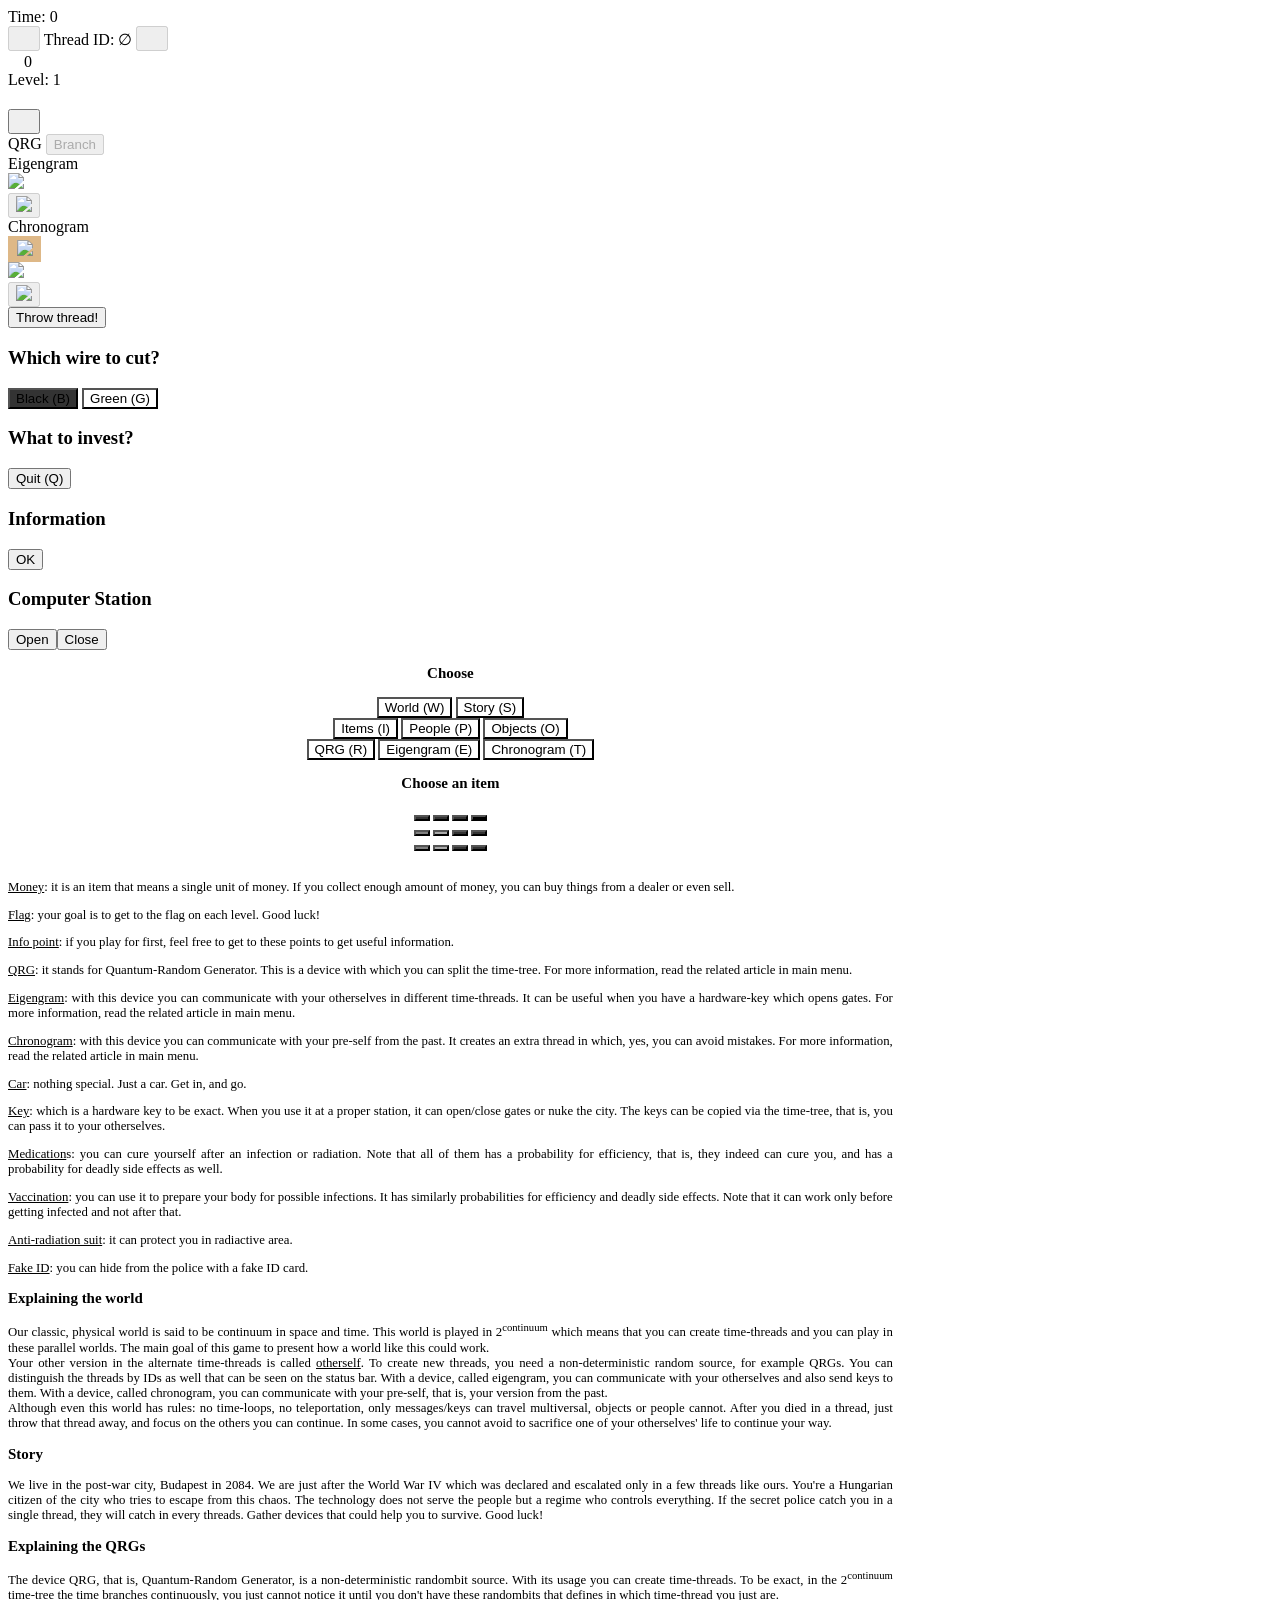
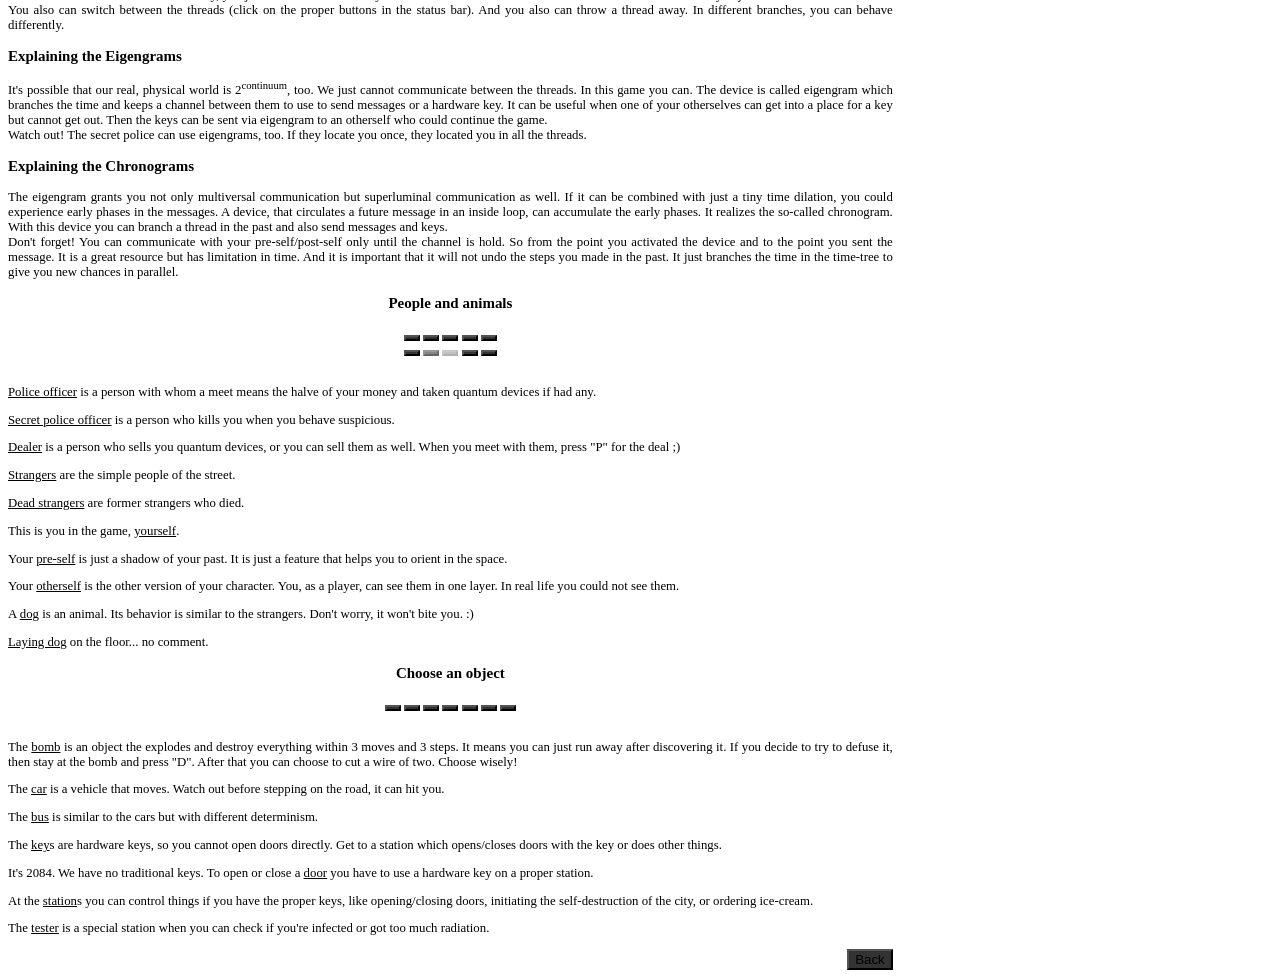
==== index.html @ 916e57f3 "Add files via upload" ====
<!DOCTYPE html>
<html lang="en">
<head>
    <meta charset="UTF-8">
    <meta name="viewport" content="width=device-width, initial-scale=1.0">
    <title>Budapest 2084</title>
    <link rel="stylesheet" href="css/game.css">
</head>
<body>

<div id="game-wrapper">
    <div id="stats-container" class="stats-container">
        <div id="time-counter" class="stat-box">Time: 0</div>
        <div id="thread-id-display" class="stat-box">
            <button id="prev-thread" disabled><img style="width:1rem; height:1rem;" src="css/svg/minus.svg"></button>
            <span>Thread ID:</span>
            <span id="current-thread">∅</span>
            <button id="next-thread" disabled><img style="width:1rem; height:1rem;" src="css/svg/plus.svg"></button>
        </div>
        <div id="money-counter" class="stat-box"><img style="width:1rem; height:1rem;" src="css/svg/money-bill-alt.svg"><span id="money-amount">0</span></div>
        <div id="level-counter" class="stat-box">Level: 1</div>
        <div class="stat-box">
          <img src="css/svg/keyA.svg" id="keyA" style="opacity: 0.3; width:1rem; height:1rem;">
          <img src="css/svg/keyB.svg" id="keyB" style="opacity: 0.3; width:1rem; height:1rem; margin: -.3rem;">
          <img src="css/svg/keyC.svg" id="keyC" style="opacity: 0.3; width:1rem; height:1rem;">
        </div>
        <!--<button id="help">Help</button>-->
        <button id="settings"><img style="width:1rem; height:1rem;" src="css/svg/cog.svg"></button>
    </div>
    
    <div id="audio-panel" style="display: none;">
        <audio id="music" controls autoplay loop>
            <source src="assets/music/music-01.mp3" type="audio/mpeg">
            No audio supported :(
        </audio>
        <audio id="weather" controls autoplay loop>
            <source src="assets/sound-weather/weatherRain.mp3" type="audio/mpeg">
            No audio supported :(
        </audio>
    </div>
    
    <div id="main-content-area">
        <div id="game-board"></div>
        <div class="device-panel" id="device-panel">
            <div class="device-section">
                <div class="device-header with-btn">
                    <span id="qrg-label">QRG</span>
                    <button id="random-generator-btn" disabled>Branch</button>
                </div>
            </div>
            
            <div class="device-section">
                <div class="device-header">
                    <span id="eigengram-label">Eigengram</span>
                    <div class="device-controls">
                        <span id="eigengram-bolt-icon" style="display: block; align-content: center;">
                        <img style="height: 1.2rem; margin-right: -.3rem;" src="css/svg/bolt.svg">
                        <!--<i class="fas fa-bolt" style="font-size: 1.2em; color: gray;"></i>-->
                        </span>
                        <span id="eigengram-lifetime" style="display: none; align-content: center; font-size: 1.2em; margin-left:1.2rem; margin-right: -.4rem;"></span>
                        <!--<span>Lifetime: <span id="eigengram-lifetime">0</span></span>-->
                        <button id="eigengram-on-btn" class="device-icon-btn" disabled>
                            <img id="eigengram-icon" height="70%" src="css/svg/lightbulb.svg">
                            <!--<i id="eigengram-icon" class="fas fa-"></i>-->
                        </button>
                    </div>
                </div>
            </div>
            
            <div class="device-section">
                <div class="device-header">
                    <span id="chronogram-label">Chronogram</span>
                    <div class="device-controls">
                        <!-- <span id="chronogram-lifetime">0</span> -->
                        <div id="chronogram-button-group">
                            <button id="send-back-btn" class="device-icon-btn" disabled style="border: 1.2em; background: burlywood;
  color: ivory; margin-right:.4rem;">
                                <img id="chronogram-icon" style="padding: .2em; height: 60%;" src="css/svg/clock.svg">
                                <!--<i id="chronogram-icon" class="fas fa-clock" style="padding: .2em;"></i>-->
                            </button>
                            <span id="chronogram-bolt-icon" style="display: block; align-content: center;">
                            <img style="height: 50%;" src="css/svg/bolt.svg">
                            <!--<i class="fas fa-bolt" style="font-size: 1.2em; color: gray;"></i>-->
                            </span>
                            <span id="chronogram-lifetime" style="display: block; align-content: center; font-size: 1.2em; margin-left:1.2rem;"></span>
                            <button id="chronogram-on-btn" class="device-icon-btn" disabled>
                                <img id="chronogram-icon" height="70%" src="css/svg/lightbulb.svg">
                                <!--<i id="chronogram-icon" class="fas fa-lightbulb"></i>-->
                            </button>
                        </div>
                    </div>
                </div>
            </div>
            
            <div class="device-section">
                 <button id="throw-thread-btn">Throw thread!</button>
            </div>
        </div>
    </div>
    <div id="game-over-message">GAME OVER</br></br><button id="retry" style="background-color: #333;">Retry</button></div>
    <div id="game-win-message">YOU WIN!</div>
    <div id="defuse-modal">
        <h3>Which wire to cut?</h3>
        <div>
            <button id="cut-black-wire" style="background-color: #333;">Black (B)</button>
            <button id="cut-green-wire" style="background-color: var(--accent-color);">Green (G)</button>
        </div>
    </div>
    <div id="deal-modal">
        <h3>What to invest?</h3>
        <p id="deal-qrg" style="text-align: right; display: none;">QRG:
        <button id="get-r" style="background-color: var(--accent-color);">Buy (1)</button>
        <button id="sell-r" style="background-color: var(--accent-color);">Sell (1)</button>
        </p>
        <p id="deal-eigengram" style="text-align: right; display: none;">Eigengram:
        <button id="get-e" style="background-color: var(--accent-color);">Buy (5)</button>
        <button id="sell-e" style="background-color: var(--accent-color);">Sell (3)</button>
        </p>
        <p id="deal-chronogram" style="text-align: right; display: none;">Chronogram:
        <button id="get-t" style="background-color: var(--accent-color);">Buy (10)</button>
        <button id="sell-t" style="background-color: var(--accent-color);">Sell (7)</button>
        </p>
        <p id="deal-vac" style="text-align: right; display: none;">Vaccination:
        <button id="get-v" style="background-color: var(--accent-color);">Buy (5)</button>
        <button id="sell-v" style="background-color: var(--accent-color);">Sell (1)</button>
        </p>
        <p id="deal-suit" style="text-align: right; display: none;">Anti-radiant suit:
        <button id="get-s" style="background-color: var(--accent-color);">Buy (5)</button>
        <button id="sell-s" style="background-color: var(--accent-color);">Sell (2)</button>
        </p>
        <p id="deal-id" style="text-align: right; display: none;">Fake ID:
        <button id="get-id" style="background-color: var(--accent-color);">Buy (30)</button>
        <button id="sell-id" style="background-color: var(--accent-color);">Sell (25)</button>
        </p>
        <p id="deal-car" style="text-align: right; display: none;">Car:
        <button id="get-c" style="background-color: var(--accent-color);">Buy (100)</button>
        <button id="sell-c" style="background-color: var(--accent-color);">Sell (70)</button>
        </p>
        <div style="text-align: left;">
            <button id="get-out">Quit (Q)</button>
        </div>
    </div>
    <div id="info-modal">
        <h3 id="info-modal-title">Information</h3>
        <p id="info-modal-text"></p>
        <button id="info-modal-ok">OK</button>
    </div>
    <div id="pc-modal">
        <h3 id="pc-modal-title">Computer Station</h3>
        <p id="pc-modal-text"></p>
        <button id="pc-modal-a">Open</button><button id="pc-modal-b">Close</button>
    </div>
    <div id="settings-modal">
        <h3 id="settings-modal-title">Settings</h3>
        <div id="settings-buttons-modal" style="text-align: center;">
            <button id="new-game" style="background-color: var(--accent-color);">New Game</button>
            <button id="retry" style="background-color: var(--accent-color);">Retry Level</button>
            <button id="button-sound" style="background-color: var(--accent-color);">Sound</button>
            <button id="button-score" style="background-color: var(--accent-color);">Score</button>
            <button id="settings-help" style="background-color: var(--accent-color);">Help</button>
            <button id="settings-credits" style="background-color: var(--accent-color);">Credits</button>
        </div>
        <div id="settings-sound" style="text-align: right;">
            Music: <button id="vol-music" style="background-color: var(--accent-color);" onclick="">ON</button></br>
            Sound effects: <button id="vol-sound" style="background-color: var(--accent-color);" onclick="">ON</button></br>
        </div>
        <div id="settings-credit" style="text-align: left;">
            The music is from YouTube Studio having CC0 licences. Although I wish to highlight the name of user, Silent Partner, whose compositions inspired me.</br>
            The sound effects are from pixibay with similar licences. Thank them for sharing their great works.</br>
            All the visual element is an Awesome Font icon with similar licences. Thank their great team.</br>
            In the concept of 2<sup>continuum</sup> time-tree I was inspired by Hugh Everett physician and the sci-fi series Fringe.</br>
            In this time-thread I, Kristof Vörös, implemented this application. :)</br> 
            I also wish to say sorry for the ads.</br>
        </div>
        <div id="score" style="text-align: center;">
            <h3>Scores</h3>
            Simply you're the best :)</br>
        </div>
        <div style="text-align: right;"><button id="settings-back">Back</button></div>
        <div style="text-align: right;"><button id="sub-settings-ok">Okay</button></div>
    </div>
    <div id="help-modal" style="width: 70%; font-size: .8em; text-align: justify;">
        <div id="help-choose-modal" style="text-align: center;">
            <h3>Choose</h3>
            <button id="h-w" style="background-color: var(--accent-color);">World (W)</button>
            <button id="h-s" style="background-color: var(--accent-color);">Story (S)</button></br>
            <button id="h-i" style="background-color: var(--accent-color);">Items (I)</button>
            <button id="h-p" style="background-color: var(--accent-color);">People (P)</button>
            <button id="h-o" style="background-color: var(--accent-color);">Objects (O)</button></br>
            <button id="h-r" style="background-color: var(--accent-color);">QRG (R)</button>
            <button id="h-e" style="background-color: var(--accent-color);">Eigengram (E)</button>
            <button id="h-t" style="background-color: var(--accent-color);">Chronogram (T)</button></br>
        </div>
        <div>
        <div id="help-items-modal">
            <div style="text-align: center;">
            <h3>Choose an item</h3>
            <button id="h-b-i-1" style="background-color: #333; color: black;"><i class="fas fa-money-bill-wave"></i></button>
            <button id="h-b-i-2" style="background-color: #333; color: black;"><i class="fas fa-flag-checkered"></i></button>
            <button id="h-b-i-3" style="background-color: #333; color: black;"><i class="fas fa-info-circle"></i></button>
            <button id="h-b-i-4" style="background-color: black; color: black;"><i class="fas fa-cube"></i></button>
            </br>
            <button id="h-b-i-5" style="background-color: gray; color: black;"><i class="fas fa-atom"></i></button>
            <button id="h-b-i-6" style="background-color: darkgray; color: black;"><i class="fas fa-hourglass-half"></i></button>
            <button id="h-b-i-7" style="background-color: #333; color: black;"><i class="fas fa-car"></i></button>
            <button id="h-b-i-8" style="background-color: #333; color: black;"><i class="fas fa-key"></i></button>
            </br>
            <button id="h-b-i-9" style="background-color: gray; color: black;"><i class="fas fa-tablets"></i></button>
            <button id="h-b-i-10" style="background-color: darkgray; color: black;"><i class="fas fa-syringe"></i></button>
            <button id="h-b-i-11" style="background-color: #333; color: black;"><i class="fas fa-user-astronaut"></i></button>
            <button id="h-b-i-12" style="background-color: #333; color: black;"><i class="fas fa-passport"></i></button>
            </div>
            </br>
            <p id="h-i-1"><u>Money</u>: it is an item that means a single unit of money. If you collect enough amount of money, you can buy things from a dealer or even sell.</p>
            <p id="h-i-2"><u>Flag</u>: your goal is to get to the flag on each level. Good luck!</p>
            <p id="h-i-3"><u>Info point</u>: if you play for first, feel free to get to these points to get useful information.</p>
            <p id="h-i-4"><u>QRG</u>: it stands for Quantum-Random Generator. This is a device with which you can split the time-tree. For more information, read the related article in main menu.</p>
            <p id="h-i-5"><u>Eigengram</u>: with this device you can communicate with your otherselves in different time-threads. It can be useful when you have a hardware-key which opens gates. For more information, read the related article in main menu.</p>
            <p id="h-i-6"><u>Chronogram</u>: with this device you can communicate with your pre-self from the past. It creates an extra thread in which, yes, you can avoid mistakes. For more information, read the related article in main menu.</p>
            <p id="h-i-7"><u>Car</u>: nothing special. Just a car. Get in, and go.</p>
            <p id="h-i-8"><u>Key</u>: which is a hardware key to be exact. When you use it at a proper station, it can open/close gates or nuke the city. The keys can be copied via the time-tree, that is, you can pass it to your otherselves.</p>
            <p id="h-i-9"><u>Medication</u>s: you can cure yourself after an infection or radiation. Note that all of them has a probability for efficiency, that is, they indeed can cure you, and has a probability for deadly side effects as well.</p>
            <p id="h-i-10"><u>Vaccination</u>: you can use it to prepare your body for possible infections. It has similarly probabilities for efficiency and deadly side effects. Note that it can work only before getting infected and not after that.</p>
            <p id="h-i-11"><u>Anti-radiation suit</u>: it can protect you in radiactive area.</p>
            <p id="h-i-12"><u>Fake ID</u>: you can hide from the police with a fake ID card.</p>
        </div>
        <div id="help-world-modal">
            <h3>Explaining the world</h3>
            <p>Our classic, physical world is said to be continuum in space and time. This world is played in 2<sup>continuum</sup> which means that you can create time-threads and you can play in these parallel worlds. The main goal of this game to present how a world like this could work.</br>
            Your other version in the alternate time-threads is called <u>otherself</u>. To create new threads, you need a non-deterministic random source, for example QRGs. You can distinguish the threads by IDs as well that can be seen on the status bar. With a device, called eigengram, you can communicate with your otherselves and also send keys to them. With a device, called chronogram, you can communicate with your pre-self, that is, your version from the past.</br>
            Although even this world has rules: no time-loops, no teleportation, only messages/keys can travel multiversal, objects or people cannot. After you died in a thread, just throw that thread away, and focus on the others you can continue. In some cases, you cannot avoid to sacrifice one of your otherselves' life to continue your way.</p>
        </div>
        <div id="help-story-modal">
            <h3>Story</h3>
            <p>We live in the post-war city, Budapest in 2084. We are just after the World War IV which was declared and escalated only in a few threads like ours. You're a Hungarian citizen of the city who tries to escape from this chaos. The technology does not serve the people but a regime who controls everything. If the secret police catch you in a single thread, they will catch in every threads. Gather devices that could help you to survive. Good luck!</p>
        </div>
        <div id="help-qrg-modal">
            <h3>Explaining the QRGs</h3>
            <p>The device QRG, that is, Quantum-Random Generator, is a non-deterministic randombit source. With its usage you can create time-threads. To be exact, in the 2<sup>continuum</sup> time-tree the time branches continuously, you just cannot notice it until you don't have these randombits that defines in which time-thread you just are.</br>
            You also can switch between the threads (click on the proper buttons in the status bar). And you also can throw a thread away. In different branches, you can behave differently.</p>
        </div>
        <div id="help-eigengram-modal">
            <h3>Explaining the Eigengrams</h3>
            <p>It's possible that our real, physical world is 2<sup>continuum</sup>, too. We just cannot communicate between the threads. In this game you can. The device is called eigengram which branches the time and keeps a channel between them to use to send messages or a hardware key. It can be useful when one of your otherselves can get into a place for a key but cannot get out. Then the keys can be sent via eigengram to an otherself who could continue the game.</br>
            Watch out! The secret police can use eigengrams, too. If they locate you once, they located you in all the threads.</p>
        </div>
        <div id="help-chronogram-modal">
            <h3>Explaining the Chronograms</h3>
            <p>The eigengram grants you not only multiversal communication but superluminal communication as well. If it can be combined with just a tiny time dilation, you could experience early phases in the messages. A device, that circulates a future message in an inside loop, can accumulate the early phases. It realizes the so-called chronogram. With this device you can branch a thread in the past and also send messages and keys.</br>
            Don't forget! You can communicate with your pre-self/post-self only until the channel is hold. So from the point you activated the device and to the point you sent the message. It is a great resource but has limitation in time. And it is important that it will not undo the steps you made in the past. It just branches the time in the time-tree to give you new chances in parallel.</p>
        </div>
        <div id="help-people-modal">
            <div style="text-align: center;">
            <h3>People and animals</h3>
            <button id="h-b-p-1" style="background-color: #333; color: blue;"><i class="fas fa-person"></i></button>
            <button id="h-b-p-2" style="background-color: #333; color: black;"><i class="fas fa-person"></i></button>
            <button id="h-b-p-3" style="background-color: #333; color: gold;"><i class="fas fa-person"></i></button>
            <button id="h-b-p-4" style="background-color: #333; color: lightgray;"><i class="fas fa-person"></i></button>
            <button id="h-b-p-5" style="background-color: #333; color: lightgray;"><i class="fas fa-person" style="transform: rotate(90deg);"></i></button>
            </br>
            <button id="h-b-p-6" style="background-color: #333;"><i class="fas fa-person"></i></button>
            <button id="h-b-p-7" style="background-color: #333; color: white; opacity: 0.6;"><i class="fas fa-person"></i></button>
            <button id="h-b-p-8" style="background-color: #333; color: white; opacity: 0.3;"><i class="fas fa-person"></i></button>
            <button id="h-b-p-9" style="background-color: #333; color: brown;"><i class="fas fa-dog"></i></button>
            <button id="h-b-p-10" style="background-color: #333; color: brown;"><i class="fas fa-dog" style="transform: rotate(90deg);"></i></button>
            </div>
            </br>
            <p id="h-p-1"><u>Police officer</u> is a person with whom a meet means the halve of your money and taken quantum devices if had any.</p>
            <p id="h-p-2"><u>Secret police officer</u> is a person who kills you when you behave suspicious.</p>
            <p id="h-p-3"><u>Dealer</u> is a person who sells you quantum devices, or you can sell them as well. When you meet with them, press "P" for the deal ;)</p>
            <p id="h-p-4"><u>Strangers</u> are the simple people of the street.</p>
            <p id="h-p-5"><u>Dead strangers</u> are former strangers who died.</p>
            <p id="h-p-6">This is you in the game, <u>yourself</u>.</p>
            <p id="h-p-7">Your <u>pre-self</u> is just a shadow of your past. It is just a feature that helps you to orient in the space.</p>
            <p id="h-p-8">Your <u>otherself</u> is the other version of your character. You, as a player, can see them in one layer. In real life you could not see them.</p>
            <p id="h-p-9">A <u>dog</u> is an animal. Its behavior is similar to the strangers. Don't worry, it won't bite you. :)</p>
            <p id="h-p-10"><u>Laying dog</u> on the floor... no comment.</p>
        </div>
        <div id="help-objects-modal">
            <div style="text-align: center;">
            <h3>Choose an object</h3>
            <button id="h-b-o-1" style="background-color: #333; color: black;"><i class="fas fa-bomb"></i></button>
            <button id="h-b-o-2" style="background-color: #333; color: blue;"><i class="fas fa-car"></i></button>
            <button id="h-b-o-3" style="background-color: #333; color: yellow;"><i class="fas fa-bus"></i></button>
            <button id="h-b-o-4" style="background-color: #333; color: white;"><i class="fas fa-key"></i></button>
            <button id="h-b-o-5" style="background-color: #333; color: darkgray;"><i class="fas fa-door-closed"></i></button>
            <button id="h-b-o-6" style="background-color: #333; color: black;"><i class="fas fa-desktop"></i></button>
            <button id="h-b-o-7" style="background-color: #333; color: black;"><i class="fas fa-microscope"></i></button>
            <!-- Continue -->
            </div>
            </br>
            <p id="h-o-1">The <u>bomb</u> is an object the explodes and destroy everything within 3 moves and 3 steps. It means you can just run away after discovering it. If you decide to try to defuse it, then stay at the bomb and press "D". After that you can choose to cut a wire of two. Choose wisely!</p>
            <p id="h-o-2">The <u>car</u> is a vehicle that moves. Watch out before stepping on the road, it can hit you.</p>
            <p id="h-o-3">The <u>bus</u> is similar to the cars but with different determinism.</p>
            <p id="h-o-4">The <u>key</u>s are hardware keys, so you cannot open doors directly. Get to a station which opens/closes doors with the key or does other things.</p>
            <p id="h-o-5">It's 2084. We have no traditional keys. To open or close a <u>door</u> you have to use a hardware key on a proper station.</p>
            <p id="h-o-6">At the <u>station</u>s you can control things if you have the proper keys, like opening/closing doors, initiating the self-destruction of the city, or ordering ice-cream.</p>
            <p id="h-o-7">The <u>tester</u> is a special station when you can check if you're infected or got too much radiation.</p>
        </div>
        <!--<button id="h-b-main" style="background-color: #333;">Back</button>-->
        <div style="text-align: right;"><button id="h-b-main" style="background-color: #333;">Back</button></div>
        </div>
    </div>
</div>

<script src="js/levels.js"></script>
<script src="js/progressTurn.js"></script>
<script src="js/init.js"></script>
<script src="js/drawGrid.js"></script>
<script src="js/drawEntities.js"></script>
<script>
    document.addEventListener('DOMContentLoaded', () => {
        const gameWrapper = document.getElementById('game-wrapper');
        const board = document.getElementById('game-board');
        const gameOverMessage = document.getElementById('game-over-message');
        const gameWinMessage = document.getElementById('game-win-message');
        const timeCounterDisplay = document.getElementById('time-counter');
        const levelCounterDisplay = document.getElementById('level-counter');
        const moneyAmountDisplay = document.getElementById('money-amount');
        const keyADisplay = document.getElementById('keyA');
        const keyBDisplay = document.getElementById('keyB');
        const keyCDisplay = document.getElementById('keyC');
        const currentThreadDisplay = document.getElementById('current-thread');
        
        const prevThreadBtn = document.getElementById('prev-thread');
        const nextThreadBtn = document.getElementById('next-thread');
        const throwThreadBtn = document.getElementById('throw-thread-btn');
        const randomGeneratorBtn = document.getElementById('random-generator-btn');

        const qrgLabel = document.getElementById('qrg-label');
        const eigengramLabel = document.getElementById('eigengram-label');
        const chronogramLabel = document.getElementById('chronogram-label');

        const eigengramOnBtn = document.getElementById('eigengram-on-btn');
        const eigengramIcon = document.getElementById('eigengram-icon');
        const eigengramLifetimeDisplay = document.getElementById('eigengram-lifetime');

        const chronogramOnBtn = document.getElementById('chronogram-on-btn');
        const chronogramIcon = document.getElementById('chronogram-icon');
        const chronogramLifetimeDisplay = document.getElementById('chronogram-lifetime');
        const chronogramBoltIcon = document.getElementById('chronogram-bolt-icon');
        const sendBackBtn = document.getElementById('send-back-btn');

        const defuseModal = document.getElementById('defuse-modal');
        const cutBlackWireBtn = document.getElementById('cut-black-wire');
        const cutGreenWireBtn = document.getElementById('cut-green-wire');
        const dealModal = document.getElementById('deal-modal');
        const getRBtn = document.getElementById('get-r');
        const getEBtn = document.getElementById('get-e');
        const getTBtn = document.getElementById('get-t');
        const sellRBtn = document.getElementById('sell-r');
        const sellEBtn = document.getElementById('sell-e');
        const sellTBtn = document.getElementById('sell-t');
        const getOutBtn = document.getElementById('get-out');

        const infoModal = document.getElementById('info-modal');
        const infoModalText = document.getElementById('info-modal-text');
        const infoModalTitle = document.getElementById('info-modal-title');
        const infoModalOkBtn = document.getElementById('info-modal-ok');
        
        const pcModal = document.getElementById('pc-modal');
        const pcModalText = document.getElementById('pc-modal-text');
        const pcModalABtn = document.getElementById('pc-modal-a');
        const pcModalBBtn = document.getElementById('pc-modal-b');
        
        const helpModal = document.getElementById('help-modal');
        //const helpBtn = document.getElementById('help');
        const helpChooseModal = document.getElementById('help-choose-modal');
        const helpItemsModal = document.getElementById('help-items-modal');
        const helpWorldModal = document.getElementById('help-world-modal');
        const helpStoryModal = document.getElementById('help-story-modal');
        const helpQRGModal = document.getElementById('help-qrg-modal');
        const helpEigengramModal = document.getElementById('help-eigengram-modal');
        const helpChronogramModal = document.getElementById('help-chronogram-modal');
        const helpPeopleModal = document.getElementById('help-people-modal');
        const helpObjectsModal = document.getElementById('help-objects-modal');
        const helpModalIBtn = document.getElementById('h-i');
        const helpModalWBtn = document.getElementById('h-w');
        const helpModalSBtn = document.getElementById('h-s');
        const helpModalRBtn = document.getElementById('h-r');
        const helpModalEBtn = document.getElementById('h-e');
        const helpModalTBtn = document.getElementById('h-t');
        const helpModalPBtn = document.getElementById('h-p');
        const helpModalOBtn = document.getElementById('h-o');
        const helpModalI1Btn = document.getElementById('h-b-i-1');
        const helpModalI2Btn = document.getElementById('h-b-i-2');
        const helpModalI3Btn = document.getElementById('h-b-i-3');
        const helpModalP1Btn = document.getElementById('h-b-p-1');
        const helpModalP2Btn = document.getElementById('h-b-p-2');
        const helpModalP3Btn = document.getElementById('h-b-p-3');
        const helpModalO1Btn = document.getElementById('h-b-o-1');
        const helpModalO2Btn = document.getElementById('h-b-o-2');
        const helpModalO3Btn = document.getElementById('h-b-o-3');
        const helpModalO4Btn = document.getElementById('h-b-o-4');
        const helpModalO5Btn = document.getElementById('h-b-o-5');
        const helpModalO6Btn = document.getElementById('h-b-o-6');
        const helpModalBackBtn = document.getElementById('h-b-main');

        const GRID_SIZE = 8;
        const CELL_TYPES = {
            road: 'road',
            grass: 'grass',
            wall: 'wall',
            fence: 'fence',
            flag: 'flag',
            trapBuilding: 'trapBuilding',
            tower: 'broadcast-tower', 
            uni: 'university',
            doorA: 'door-a-closed',
            doorB: 'door-b-closed',
            doorC: 'door-c-closed',
            doorAOpen: 'door-a-open',
            doorBOpen: 'door-b-open',
            doorCOpen: 'door-c-open',
            gate: 'torii-gate',
            city: 'city',
            panel: 'solar-panel',
            warehouse: 'warehouse',
            gas: 'gas-pump',
            desktop: 'desktop',
            tree: 'tree',
            plant: 'seedling',
            death: 'skull-crossbones',
            eye: 'eye',
            bio: 'biohazard',
            radios: 'radiation',
            tester: 'tester',
            danger: 'exclamation-triangle'
        };

        const DEATH_TIMER = 3;
        const BOMB_TIMER = 3;
        
        let isMusic = 1;
        let isSound = 1;
        let music = ['assets/music/music-01.mp3', 'assets/music/music-02.mp3', 'assets/music/music-03.mp3', 'assets/music/music-04.mp3', 'assets/music/music-05.mp3', 'assets/music/music-06.mp3', 'assets/music/music-07.mp3', 'assets/music/music-08.mp3', 'assets/music/music-09.mp3', 'assets/music/music-10.mp3', 'assets/music/music-11.mp3', 'assets/music/music-12.mp3', 'assets/music/music-13.mp3', 'assets/music/music-14.mp3', 'assets/music/music-15.mp3'];
        let weatherMusic = ['assets/sound-weather/weatherBird.mp3', 'assets/sound-weather/weatherRain.mp3', 'assets/sound-weather/weatherWind.mp3', 'assets/sound-weather/weatherNight.mp3', 'assets/sound-effects/airRaid.mp3'];

        const flagTexts = ['Bravo!', 'Nice job!', 'Excellent!', 'Great!', 'You\'re the best!', 'Congrat!', 'Congratulation!', 'That\'s it!', 'Yes, you did it!', 'Brilliant!', 'Clever!', 'Ingenious!', 'Very good!'];
        let STARTING_LIFETIME = 5;
        let currentLevel = 0;
        let threadIds = [];
        let currentThreadIndex = 0;
        let threadHistory = {};
        let eigengramSourceThreadId = null;
        let isGameOver = false;
        let playerDesiredMove = null;
        let activeBombToDefuse = null;

        //levels (imported)

        const deepClone = (obj) => JSON.parse(JSON.stringify(obj));

        function showInfoModal(text) {
            infoModalText.textContent = text;
            infoModal.style.display = 'block';
            document.removeEventListener('keydown', handleKeyDown);
            document.addEventListener('keydown', hideInfoModalOnKeyPress);
        }

        function hideInfoModal() {
            infoModal.style.display = 'none';
            document.removeEventListener('keydown', hideInfoModalOnKeyPress);
            document.addEventListener('keydown', handleKeyDown);
        }

        function hideInfoModalOnKeyPress(e) {
            e.preventDefault();
            hideInfoModal();
        }

        function showNextLevelModal(text,title="") {
            showInfoModal('');
            infoModalTitle.textContent = title;
            infoModalText.textContent = text;
            infoModal.style.display = 'block';
            document.removeEventListener('keydown', handleKeyDown);
            document.addEventListener('keydown', hideNextLevelModalOnKeyPress);
        }

        function hideNextLevelModal() {
            infoModal.style.display = 'none';
            infoModalTitle.textContent = 'Information';
            document.removeEventListener('keydown', hideNextLevelModalOnKeyPress);
            document.addEventListener('keydown', handleKeyDown);
            document.getElementById('music').volume=1;
            nextLevel();
        }

        function hideNextLevelModalOnKeyPress(e) {
            e.preventDefault();
            hideNextLevelModal();
            //document.getElementById('music').volume=1;
            //nextLevel();
        }
        
        function showPCModal(text,n=0,keyA=false,keyB=false,keyC=false) {
            pcModalVars = {'n': n, 'keyA': keyA, 'keyB': keyB, 'keyC': keyC };
            pcModalText.textContent = text;
            if (text) {
                pcModal.style.display = 'block';
            } else {
                hidePCModal(n);
            }
        }

        function hidePCModal(x=0,state=0) {
            if (state) {
                currentState = state;
            } else {
                currentState = threadHistory[threadIds[currentThreadIndex]].history.slice(-1)[0];
            }
            if (x) {
                if ((pcModalVars.n==1 && pcModalVars.keyA) || (pcModalVars.n==2 && pcModalVars.keyB) || (pcModalVars.n==3 && pcModalVars.keyC)) {
                    currentState.doorLayout.forEach(d => { 
                        if(Math.abs(d.n)==pcModalVars.n) {
                            d.n *= -1;
                            switch(Math.abs(d.n)){
                                case 1: currentState.grid[d.y][d.x] = d.n>0 ? CELL_TYPES.doorA : CELL_TYPES.doorAOpen;break;
                                case 2: currentState.grid[d.y][d.x] = d.n>0 ? CELL_TYPES.doorB : CELL_TYPES.doorBOpen;break;
                                case 3: currentState.grid[d.y][d.x] = d.n>0 ? CELL_TYPES.doorC : CELL_TYPES.doorCOpen;break;
                            }
                            if (d.n>0 && (currentState.strangers.some(s => s.x==d.x && s.y==d.y) || currentState.strangers_blue.some(s => s.x==d.x && s.y==d.y) || currentState.strangers_black.some(s => s.x==d.x && s.y==d.y) || currentState.strangers_gold.some(s => s.x==d.x && s.y==d.y) || currentState.ducks.some(s => s.x==d.x && s.y==d.y))){
                                currentState.strangers.forEach(s => {
                                    if (s.x==d.x && s.y==d.y) {
                                        s.isDead = true;
                                        if (isSound) (new Audio("assets/sound-effects/death.mp3")).play();
                                    }
                                });
                                let isPolDeath = false;
                                currentState.strangers_blue.forEach(s => {
                                    if (s.x==d.x && s.y==d.y) {
                                        if (!s.isDead) s.isDead = true;
                                        if (isSound) (new Audio("assets/sound-effects/death.mp3")).play();
                                        isPolDeath = true;
                                    }
                                });
                                if (isPolDeath) {
                                    while(currentState.strangers_blue.some(r => !r.isDead)) {
                                        currentState.strangers_blue.forEach(r => {
                                            if (!r.isDead) {
                                                currentState.strangers_black.push({ ...r });
                                                currentState.strangers_blue.splice(currentState.strangers_blue.findIndex(t => t.x === r.x && t.y === r.y && !t.isDead), 1);
                                            }
                                        });
                                    }
                                };
                                
                                currentState.strangers_black.forEach(s => {
                                    if (s.x==d.x && s.y==d.y) {
                                        s.isDead = true;
                                        if (isSound) (new Audio("assets/sound-effects/death.mp3")).play();
                                    }
                                });
                                currentState.strangers_gold.forEach(s => {
                                    if (s.x==d.x && s.y==d.y) {
                                        s.isDead = true;
                                        if (isSound) (new Audio("assets/sound-effects/death.mp3")).play();
                                    }
                                });
                                currentState.ducks.forEach(s => {
                                    if (s.x==d.x && s.y==d.y) {
                                        s.isDead = true;
                                        if (isSound) (new Audio("assets/sound-effects/bark.mp3")).play();
                                    }
                                });
                            }
                            if (isSound) (new Audio("assets/sound-effects/HydraulicHiss.mp3")).play();
                        }
                    });
                } else {
                    if (pcModalVars.n==-1){
                        if (isSound) (new Audio("assets/sound-effects/airRaid.mp3")).play();
                        if (isSound) (new Audio("assets/sound-effects/alarm.mp3")).play();
                        for(let i=0;i!=12;i++){
                            currentState.radios.push({x: Math.floor(Math.random()*8), y: Math.floor(Math.random()*8), timer: Math.floor(Math.random()*8)});
                        }
                    } else if (pcModalVars.n==-2){
                        if (isSound) (new Audio("assets/sound-effects/airRaid.mp3")).play();
                        if (isSound) (new Audio("assets/sound-effects/alarm.mp3")).play();
                        for(let i=0;i!=4;i++){
                            currentState.bios.push({x: Math.floor(Math.random()*8), y: Math.floor(Math.random()*8), timer: Math.floor(Math.random()*8)});
                        }
                    } else if (pcModalVars.n==-3){
                        if (isSound) (new Audio("assets/sound-effects/airRaid.mp3")).play();
                        if (isSound) (new Audio("assets/sound-effects/alarm.mp3")).play();
                        for(let i=0;i!=4;i++){
                            currentState.radios.push({x: Math.floor(Math.random()*8), y: Math.floor(Math.random()*8), timer: Math.floor(Math.random()*8)});
                        }
                        levels = [levels[currentLevel-1],levels[levels.length-1]];
                    }
                }
            }
            
            drawGrid();
            pcModal.style.display = 'none';
            document.removeEventListener('keydown', hidePCModalOnKeyPress);
            document.addEventListener('keydown', handleKeyDown);
        }

        function hidePCModalOnKeyPress(e) {
            e.preventDefault();
            hidePCModal(0);
        }
        
        
        function showSettingsModal(n=0) {
            if (n==-1) {
                  if (document.getElementById('settings-modal').style.display=='block') {
                        hideSettingsModal();
                        return;
                  } else {
                        n = 0;
                  }
            }
            document.getElementById('settings-modal').style.display = n==2 ? 'none' : 'block';
            document.getElementById('settings-buttons-modal').style.display = n==0 ? 'block' : 'none';
            document.getElementById('settings-sound').style.display = n==1 ? 'block' : 'none';
            document.getElementById('score').style.display = n==3 ? 'block' : 'none';
            document.getElementById('settings-credit').style.display = n==4 ? 'block' : 'none';
            document.getElementById('sub-settings-ok').style.display = (n==0 && n!=3) ? 'none' : 'block';
            document.getElementById('settings-back').style.display = (n==0 && n!=3) ? 'block' : 'none';
         }
         
        function hideSettingsModal() {
            document.getElementById('settings-modal').style.display = 'none';
        }
         

        function showHelpModal(n=0,m=0) {
            if (n==-1) {
                  if (helpChooseModal.style.display=='block') {
                        hideHelpModal();
                        return;
                  } else {
                        n = 0;
                  }
            }
            helpModal.style.display = 'block';
            document.getElementById('h-b-main').textContent= n==0 ? "Quit" : "Back";
            helpChooseModal.style.display = n==0 ? 'block' : 'none';
            helpItemsModal.style.display = n==1 ? 'block' : 'none';
            document.getElementById('h-i-1').style.display = (n==1 && m==1) ? 'block' : 'none';
            document.getElementById('h-i-2').style.display = (n==1 && m==2) ? 'block' : 'none';
            document.getElementById('h-i-3').style.display = (n==1 && m==3) ? 'block' : 'none';
            document.getElementById('h-i-4').style.display = (n==1 && m==4) ? 'block' : 'none';
            document.getElementById('h-i-5').style.display = (n==1 && m==5) ? 'block' : 'none';
            document.getElementById('h-i-6').style.display = (n==1 && m==6) ? 'block' : 'none';
            document.getElementById('h-i-7').style.display = (n==1 && m==7) ? 'block' : 'none';
            document.getElementById('h-i-8').style.display = (n==1 && m==8) ? 'block' : 'none';
            document.getElementById('h-i-9').style.display = (n==1 && m==9) ? 'block' : 'none';
            document.getElementById('h-i-10').style.display = (n==1 && m==10) ? 'block' : 'none';
            document.getElementById('h-i-11').style.display = (n==1 && m==11) ? 'block' : 'none';
            document.getElementById('h-i-12').style.display = (n==1 && m==12) ? 'block' : 'none';
            helpWorldModal.style.display = n==2 ? 'block' : 'none';
            helpStoryModal.style.display = n==3 ? 'block' : 'none';
            helpQRGModal.style.display = n==4 ? 'block' : 'none';
            helpEigengramModal.style.display = n==5 ? 'block' : 'none';
            helpChronogramModal.style.display = n==6 ? 'block' : 'none';
            helpPeopleModal.style.display = n==7 ? 'block' : 'none';
            document.getElementById('h-p-1').style.display = (n==7 && m==1) ? 'block' : 'none';
            document.getElementById('h-p-2').style.display = (n==7 && m==2) ? 'block' : 'none';
            document.getElementById('h-p-3').style.display = (n==7 && m==3) ? 'block' : 'none';
            document.getElementById('h-p-4').style.display = (n==7 && m==4) ? 'block' : 'none';
            document.getElementById('h-p-5').style.display = (n==7 && m==5) ? 'block' : 'none';
            document.getElementById('h-p-6').style.display = (n==7 && m==6) ? 'block' : 'none';
            document.getElementById('h-p-7').style.display = (n==7 && m==7) ? 'block' : 'none';
            document.getElementById('h-p-8').style.display = (n==7 && m==8) ? 'block' : 'none';
            document.getElementById('h-p-9').style.display = (n==7 && m==9) ? 'block' : 'none';
            document.getElementById('h-p-10').style.display = (n==7 && m==10) ? 'block' : 'none';
            helpObjectsModal.style.display = n==8 ? 'block' : 'none';
            document.getElementById('h-o-1').style.display = (n==8 && m==1) ? 'block' : 'none';
            document.getElementById('h-o-2').style.display = (n==8 && m==2) ? 'block' : 'none';
            document.getElementById('h-o-3').style.display = (n==8 && m==3) ? 'block' : 'none';
            document.getElementById('h-o-4').style.display = (n==8 && m==4) ? 'block' : 'none';
            document.getElementById('h-o-5').style.display = (n==8 && m==5) ? 'block' : 'none';
            document.getElementById('h-o-6').style.display = (n==8 && m==6) ? 'block' : 'none';
            document.getElementById('h-o-7').style.display = (n==8 && m==7) ? 'block' : 'none';
            document.removeEventListener('keydown', handleKeyDown);
            document.addEventListener('keydown', hideHelpModalOnKeyPress);
        }

        function hideHelpModal() {
            helpModal.style.display = 'none';
            helpChooseModal.style.display = 'none';
            helpItemsModal.style.display = 'none';
            helpWorldModal.style.display = 'none';
            helpStoryModal.style.display = 'none';
            helpQRGModal.style.display = 'none';
            helpEigengramModal.style.display = 'none';
            helpChronogramModal.style.display = 'none';
            helpPeopleModal.style.display = 'none';
            helpObjectsModal.style.display = 'none';
            document.removeEventListener('keydown', hideHelpModalOnKeyPress);
            document.addEventListener('keydown', handleKeyDown);
        }

        function hideHelpModalOnKeyPress(e) {
            e.preventDefault();
            hideHelpModal();
        }
        
        // --- GAME LOGIC ---

        function createLevelState(levelIndex) {
            const level = levels[levelIndex];
            if (!level) {
                return null;
            }

            let grid = Array(GRID_SIZE).fill(null).map(() => Array(GRID_SIZE).fill(CELL_TYPES.grass));
            
            if (level.roadLayout) level.roadLayout.forEach(road => {
                if (road.type === 'horizontal') {
                    for (let i = 0; i < GRID_SIZE; i++) grid[road.y][i] = CELL_TYPES.road;
                } else if (road.type === 'vertical') {
                    for (let i = 0; i < GRID_SIZE; i++) grid[i][road.x] = CELL_TYPES.road;
                }
            });

            if (level.wallLayout) level.wallLayout.forEach(wall => grid[wall.y][wall.x] = CELL_TYPES.wall);

            const trapBuildings = level.trapBuildingLayout.map(trap => ({...trap}));
            trapBuildings.forEach(trap => grid[trap.y][trap.x] = CELL_TYPES.trapBuilding);

            if (level.fenceLayout) level.fenceLayout.forEach(fence => grid[fence.y][fence.x] = CELL_TYPES.fence);
            if (level.doorLayout) level.doorLayout.forEach(d => {
              switch(Math.abs(d.n)){
                  case 1: grid[d.y][d.x] = d.n>0 ? CELL_TYPES.doorA : CELL_TYPES.doorAOpen;break;
                  case 2: grid[d.y][d.x] = d.n>0 ? CELL_TYPES.doorB : CELL_TYPES.doorBOpen;break;
                  case 3: grid[d.y][d.x] = d.n>0 ? CELL_TYPES.doorC : CELL_TYPES.doorCOpen;break;
              }});
            if (level.desktopLayout) level.desktopLayout.forEach(d => grid[d.y][d.x] = CELL_TYPES.desktop);
            if (level.testers) level.testers.forEach(d => grid[d.y][d.x] = CELL_TYPES.tester);
            //TODO
            grid[level.flagLocation.y][level.flagLocation.x] = CELL_TYPES.flag;


            return {
                grid: grid,
                playerPos: deepClone(level.playerPos),
                playerStatus: 'alive',
                playerBioT: (level.playerBioT) ? deepClone(level.playerBioT) : -1,
                playerRadioT: (level.playerRadioT) ? deepClone(level.playerRadioT) : -1,
                isDriving: false,
                lastMoveDirection: {x: 0, y: 0},
                cars: (level.initialCarLocations) ? deepClone(level.initialCarLocations) : [],
                buses: (level.initialBusLocations) ? deepClone(level.initialBusLocations) : [],
                playerCar: (level.playerCar) ? deepClone(level.playerCar) : { x: -1, y: -1, occupied: false },//?
                strangers: (level.initialStrangerLocations) ? deepClone(level.initialStrangerLocations) : [],
                strangers_blue: (level.initialStrangerBlueLocations) ? deepClone(level.initialStrangerBlueLocations) : [],
                strangers_black: (level.initialStrangerBlackLocations) ? deepClone(level.initialStrangerBlackLocations) : [],
                strangers_gold: (level.initialStrangerGoldLocations) ? deepClone(level.initialStrangerGoldLocations) : [],
                ducks: (level.initialDuckLocations) ? deepClone(level.initialDuckLocations) : [],
                deadStrangers: [],
                deadDucks: [],
                bombs: (level.bombs) ? deepClone(level.bombs) : [],
                radios: (level.radios) ? deepClone(level.radios) : [],
                bios: (level.bios) ? deepClone(level.bios) : [],
                testers: (level.testers) ? deepClone(level.testers) : [],
                explosions: [],
                destroyedTiles: [],
                wallLayout: (level.wallLayout) ? deepClone(level.wallLayout) : [],
                fenceLayout: (level.fenceLayout) ? deepClone(level.fenceLayout) : [],
                doorLayout: (level.doorLayout) ? deepClone(level.doorLayout) : [],
                desktopLayout: (level.desktopLayout) ? deepClone(level.desktopLayout) : [],
                trapBuildings: (level.trapBuildingLayout) ? deepClone(level.trapBuildingLayout) : [],//trapBuildings,
                inventory: { 'R': 0, 'E': 0, 'T': 0, 'money': 0, 'keyA': false, 'keyB': false, 'keyC': false, 'vac': 0, 'med': 0, 'jacket': 0 },
                devicesOnBoard: { 'R': deepClone(level.deviceLocations.R), 'E': deepClone(level.deviceLocations.E), 'T': deepClone(level.deviceLocations.T),
                    'money': deepClone(level.initialMoneyLocations),
                    'keyA': (level.initialKeyALocations) ? deepClone(level.initialKeyALocations) : [],
                    'keyB': (level.initialKeyBLocations) ? deepClone(level.initialKeyBLocations) : [],
                    'keyC': (level.initialKeyCLocations) ? deepClone(level.initialKeyCLocations) : [],
                    'vac': (level.initialVacLocations) ? deepClone(level.initialVacLocations) : [],
                    'med': (level.initialMedLocations) ? deepClone(level.initialMedLocations) : [],
                    'jacket': (level.initialJacketLocations) ? deepClone(level.initialJacketLocations) : []
                },
                deviceLocations: (level.deviceLocations) ? deepClone(level.deviceLocations) : { 'R': [ ], 'E': [ ], 'T': [ ], 'vac': [], 'med': [], 'jacket': [] },
                infoLocations: (level.infoLocations) ? deepClone(level.infoLocations) : [],
                flagLocation: deepClone(level.flagLocation),
                houseLocations: (level.houseLocations) ? deepClone(level.houseLocations) : [],
                eigengram: { isOn: false, lifetime: 0 },
                chronogram: { isOn: false, lifetime: 0, savedState: null },
                moveCount: 0
            };
        }
        
        const initGame = eval(initGameString);

        const drawGrid = eval(drawGridString);

        const drawEntities = eval(drawEntitiesString);

        function updateStatsDisplay(currentState) {
            timeCounterDisplay.textContent = `Time: ${currentState.moveCount}`;
            moneyAmountDisplay.textContent = `${currentState.inventory.money}`;
            keyADisplay.style.opacity = currentState.inventory.keyA ? '1' : '0.3';
            keyBDisplay.style.opacity = currentState.inventory.keyB ? '1' : '0.3';
            keyCDisplay.style.opacity = currentState.inventory.keyC ? '1' : '0.3';
            levelCounterDisplay.textContent = `Level: ${currentLevel + 1}`;
        }
        
        function updateThreadIdDisplay() {
            const currentThreadId = threadIds[currentThreadIndex];
            currentThreadDisplay.textContent = currentThreadId === '' ? '∅' : currentThreadId;
        }
        
        function getLivingThreads() {
            return threadIds.filter(id => id !== '' && threadHistory[id].status === 'alive');
        }

        function updateThreadNavButtons() {
            prevThreadBtn.disabled = getLivingThreads().length <= 1;
            nextThreadBtn.disabled = getLivingThreads().length <= 1;
        }

        function updateDevicePanel(currentState) {
            qrgLabel.textContent = `QRG${currentState.inventory.R > 0 ? ` x ${currentState.inventory.R}` : ''}`;
            randomGeneratorBtn.disabled = currentState.inventory.R === 0;

            eigengramLabel.textContent = `Eigengram${currentState.inventory.E > 0 ? ` x ${currentState.inventory.E}` : ''}`;
            eigengramLifetimeDisplay.textContent = currentState.eigengram.isOn ? currentState.eigengram.lifetime : (currentState.inventory.E > 0 ? STARTING_LIFETIME : 0);
            eigengramOnBtn.classList.toggle('active', currentState.eigengram.isOn);
            eigengramOnBtn.disabled = currentState.inventory.E === 0 || currentState.eigengram.isOn || isGameOver;
            //alert(currentState.inventory.keyA);//TODO
            for(let i=0;i!=getLivingThreads().length;i++) {
                w = getLivingThreads()[i];
                if (threadHistory[w]["history"][threadHistory[w]["history"].length-1]["eigengram"]["isOn"]) {
                    currentState.inventory.keyA ||= threadHistory[w]["history"][threadHistory[w]["history"].length-1]["inventory"]["keyA"];
                    currentState.inventory.keyB ||= threadHistory[w]["history"][threadHistory[w]["history"].length-1]["inventory"]["keyB"];
                    currentState.inventory.keyC ||= threadHistory[w]["history"][threadHistory[w]["history"].length-1]["inventory"]["keyC"];
                    if (currentState.inventory.keyA && currentState.inventory.keyB && currentState.inventory.keyC) break;
                }
            }
            //getLivingThreads()
            //currentState.inventory.keyA ||= currentState.eigengram.isOn ? threadHistory[""].forEach(w => {alert(w.history.inventory.keyA);}) : false;
            // threadHistory[""]["history"][1]["inventory"]["keyA"]
            // threadHistory["1"]["history"][threadHistory["1"]["history"].length-1]["inventory"]["keyA"]
            //currentState.inventory.keyB ||= currentState.eigengram.isOn ? threadHistory.some(w => {return w.inventory.keyB;}) : false;
            //currentState.inventory.keyC ||= currentState.eigengram.isOn ? threadHistory.some(w => {return w.inventory.keyC;}) : false;
            
            

            chronogramLabel.textContent = `Chronogram${currentState.inventory.T > 0 ? ` x ${currentState.inventory.T}` : ''}`;
            chronogramLifetimeDisplay.textContent = currentState.chronogram.isOn ? currentState.chronogram.lifetime : (currentState.inventory.T > 0 ? STARTING_LIFETIME : "");
            chronogramBoltIcon.style.display = (currentState.inventory.T > 0 || currentState.chronogram.isOn) ? "none" : "block";
            chronogramOnBtn.classList.toggle('active', currentState.chronogram.isOn);
            chronogramOnBtn.disabled = currentState.inventory.T === 0 || currentState.chronogram.isOn || isGameOver;
            sendBackBtn.disabled = isGameOver || !currentState.chronogram.isOn || currentState.chronogram.lifetime <= 0;
            
            throwThreadBtn.disabled = false;
        }

        function flashLightning() {
            board.classList.add('lightning-flash');
            setTimeout(() => board.classList.remove('lightning-flash'), 200);
        }
        
        function gameOver() {
            isGameOver = true;
            if (isSound) (new Audio("assets/sound-effects/ambulance.mp3")).play();
            //(new Audio("assets/sound-effects/gameOver.mp3")).play();
            gameOverMessage.style.display = 'block';
            gameWrapper.classList.add('game-over-backdrop');
            document.removeEventListener('keydown', handleKeyDown);
            document.addEventListener('keydown', handleRestart);
            updateDevicePanel({
                inventory: { R: 0, E: 0, T: 0, money: 0, keyA: false, keyB: false, keyC: false, vac: 0, med: 0, jacket: 0 },
                eigengram: { isOn: false, lifetime: 0 },
                chronogram: { isOn: false, lifetime: 0, savedState: null },
            });
            prevThreadBtn.disabled = true;
            nextThreadBtn.disabled = true;
            board.innerHTML = '';
        }

        function nextLevel() {
            currentLevel++;
            initGame();
        }
        
        function handleRestart(e) {
            if(e.key === 'r' || e.key === 'R') initGame();
        }
        
        function isObstacle(x, y, grid) {
            if (x < 0 || x >= GRID_SIZE || y < 0 || y >= GRID_SIZE) return true;
            const cellType = grid[y][x];
            const currentState = threadHistory[threadIds[currentThreadIndex]].history.slice(-1)[0];
            let isSolid = cellType === CELL_TYPES.wall || cellType === CELL_TYPES.fence || cellType === CELL_TYPES.trapBuilding || cellType === CELL_TYPES.doorA || cellType === CELL_TYPES.doorB || cellType === CELL_TYPES.doorC;
            const isHouse = currentState.houseLocations.some(h => h.x === x && h.y === y);
            return isSolid || isHouse;
        }

        function checkPlayerCollisions(newState) {
            const { x, y } = newState.playerPos;
            if (newState.playerCar.occupied) return newState; 
            if (newState.cars.some(c => c.x === x && c.y === y) || newState.buses.some(b => b.x === x && b.y === y)) {
                if (newState.playerStatus=='alive') (new Audio("assets/sound-effects/crash.mp3")).play();
                if (newState.playerStatus=='alive') (new Audio("assets/sound-effects/death.mp3")).play();
                newState.playerStatus = 'dead';
            }
            if (newState.strangers_blue.some(c => c.x === x && c.y === y && ! c.isDead)) {
                newState.inventory.money = Math.floor(newState.inventory.money/2);
                newState.inventory.R = 0;
                newState.inventory.E = 0;
                newState.inventory.T = 0;
            }
            if (newState.strangers_black.some(c => c.x === x && c.y === y && ! c.isDead)) {
                newState.playerStatus = 'dead';
                if (newState.playerStatus=='alive') (new Audio("assets/sound-effects/death.mp3")).play();
            }
            return newState;
        }

        function checkStrangerCollisions(newState) {
            newState.strangers.forEach(s => {
                if (s.isDead) return;
                const hit = newState.cars.some(v => v.x === s.x && v.y === s.y) ||
                            newState.buses.some(v => v.x === s.x && v.y === s.y) ||
                            (newState.isDriving && s.x === newState.playerPos.x && s.y === newState.playerPos.y);
                if (hit) {
                    if (isSound) (new Audio("assets/sound-effects/crash.mp3")).play();
                    if (isSound) (new Audio("assets/sound-effects/death.mp3")).play();
                    s.isDead = true;
                    s.deathTimer = DEATH_TIMER;
                    newState.deadStrangers.push({ ...s });
                }
                if (newState.devicesOnBoard.med.some(m => m.x === s.x && m.y === s.y)) {
                    m = newState.devicesOnBoard.med[newState.devicesOnBoard.med.findIndex(w => w.x === s.x && w.y === s.y)];
                    if (Math.random()<m.prSide) {
                        s.isT = 3;
                        s.isInfected = true;
                    }
                    if (Math.random()<m.prEff) {
                        s.isT = -1;
                        s.isInfected = false;
                    }
                    newState.devicesOnBoard.med.splice(newState.devicesOnBoard.med.findIndex(w => w.x === s.x && w.y === s.y), 1);
                }
                if (s.isInfected) {
                    for(let dx=-1;dx!=1;dx++){for(let dy=-1;dy!=1;dy++){
                            if (Math.random()<.2) continue;
                            newState.explosions.push({ x: Math.abs(s.x+dx)%8, y: Math.abs(s.y+dy)%8, typ: 'bio' });
                    }}
                    if (--s.isT==0) {
                        s.isDead = true;
                        s.deathTimer = DEATH_TIMER;
                        newState.deadStrangers.push({ ...s });
                    }
                }
            });
            
            newState.strangers_blue.forEach(s => {
                if (s.isDead) return;
                const hit = newState.cars.some(v => v.x === s.x && v.y === s.y) ||
                            newState.buses.some(v => v.x === s.x && v.y === s.y) ||
                            (newState.isDriving && s.x === newState.playerPos.x && s.y === newState.playerPos.y);
                if (hit) {
                    if (isSound) (new Audio("assets/sound-effects/crash.mp3")).play();
                    if (isSound) (new Audio("assets/sound-effects/death.mp3")).play();
                    s.isDead = true;
                    //TODO turn others into secret police
                    s.deathTimer = DEATH_TIMER;
                    newState.deadStrangers.push({ ...s });
                }
            });
            
            newState.strangers_black.forEach(s => {
                if (s.isDead) return;
                const hit = newState.cars.some(v => v.x === s.x && v.y === s.y) ||
                            newState.buses.some(v => v.x === s.x && v.y === s.y) ||
                            (newState.isDriving && s.x === newState.playerPos.x && s.y === newState.playerPos.y);
                if (hit) {
                    if (isSound) (new Audio("assets/sound-effects/crash.mp3")).play();
                    if (isSound) (new Audio("assets/sound-effects/death.mp3")).play();
                    s.isDead = true;
                    s.deathTimer = DEATH_TIMER;
                    newState.deadStrangers.push({ ...s });
                }
                newState.desktopLayout.forEach(pc => {
                    if (pc.x === s.x && pc.y === s.y) {
                        pcModalVars = {'n': pc.n, 'keyA': true, 'keyB': true, 'keyC': true };
                        hidePCModal(pc.n, newState);
                    }
                });
            });
            
            newState.strangers_gold.forEach(s => {
                if (s.isDead) return;
                const hit = newState.cars.some(v => v.x === s.x && v.y === s.y) ||
                            newState.buses.some(v => v.x === s.x && v.y === s.y) ||
                            (newState.isDriving && s.x === newState.playerPos.x && s.y === newState.playerPos.y);
                if (hit) {
                    if (isSound) (new Audio("assets/sound-effects/crash.mp3")).play();
                    if (isSound) (new Audio("assets/sound-effects/death.mp3")).play();
                    s.isDead = true;
                    s.deathTimer = DEATH_TIMER;
                    newState.deadStrangers.push({ ...s });
                }
            });
            
            newState.ducks.forEach(d => {
                if (d.isDead) return;
                const hit = newState.cars.some(v => v.x === d.x && v.y === d.y) ||
                            newState.buses.some(v => v.x === d.x && v.y === d.y) ||
                            (newState.isDriving && d.x === newState.playerPos.x && d.y === newState.playerPos.y);
                if (hit) {
                    if (isSound) (new Audio("assets/sound-effects/crash.mp3")).play();
                    d.isDead = true;
                    if (isSound) (new Audio("assets/sound-effects/bark.mp3")).play();
                    d.deathTimer = DEATH_TIMER;
                    newState.deadDucks.push({ ...d });
                }
                if (newState.devicesOnBoard.med.some(m => m.x === d.x && m.y === d.y)) {
                    m = newState.devicesOnBoard.med[newState.devicesOnBoard.med.findIndex(w => w.x === d.x && w.y === d.y)];
                    if (Math.random()<m.prSide) {
                        d.isT = 3;
                        d.isInfected = true;
                    }
                    if (Math.random()<m.prEff) {
                        d.isT = -1;
                        d.isInfected = false;
                    }
                    newState.devicesOnBoard.med.splice(newState.devicesOnBoard.med.findIndex(w => w.x === d.x && w.y === d.y), 1);
                }
                if (d.isInfected) {
                    for(let dx=-1;dx!=1;dx++){for(let dy=-1;dy!=1;dy++){
                            if (Math.random()<.2) continue;
                            newState.explosions.push({ x: Math.abs(d.x+dx)%8, y: Math.abs(d.y+dy)%8, typ: 'bio' });
                    }}
                    if (--d.isT==0) {
                        d.isDead = true;
                        d.deathTimer = DEATH_TIMER;
                        newState.deadStrangers.push({ ...d });
                    }
                }
            });
            return newState;
        }

        function checkItemPickup(newState) {
            const { x, y } = newState.playerPos;
            if (x === newState.flagLocation.x && y === newState.flagLocation.y) {
                if (isSound) (new Audio("assets/sound-effects/levelWin.mp3")).play();
                document.getElementById('music').volume=0;
                txt = (currentLevel+1 == 13) ? 'Okay!' : flagTexts[Math.floor(Math.random()*flagTexts.length)];
                showNextLevelModal(txt,'LEVEL COMPLETED');
                //nextLevel();
                return newState;
            }
            const moneyIndex = newState.devicesOnBoard.money.findIndex(m => m.x === x && m.y === y);
            if (moneyIndex !== -1) {
                newState.inventory.money++;
                newState.devicesOnBoard.money.splice(moneyIndex, 1);
                if (isSound) (new Audio("assets/sound-effects/money.mp3")).play();
            }
            const keyAIndex = newState.devicesOnBoard.keyA.findIndex(k => k.x === x && k.y === y);
            if (keyAIndex !== -1) {
                newState.inventory.keyA=true;
                newState.devicesOnBoard.keyA.splice(keyAIndex, 1);
                if (isSound) (new Audio("assets/sound-effects/item.mp3")).play();
            }
            const keyBIndex = newState.devicesOnBoard.keyB.findIndex(k => k.x === x && k.y === y);
            if (keyBIndex !== -1) {
                newState.inventory.keyB=true;
                newState.devicesOnBoard.keyB.splice(keyBIndex, 1);
                if (isSound) (new Audio("assets/sound-effects/item.mp3")).play();
            }
            const keyCIndex = newState.devicesOnBoard.keyC.findIndex(k => k.x === x && k.y === y);
            if (keyCIndex !== -1) {
                newState.inventory.keyC=true;
                newState.devicesOnBoard.keyC.splice(keyCIndex, 1);
                if (isSound) (new Audio("assets/sound-effects/item.mp3")).play();
            }
            const RanIndex = newState.devicesOnBoard.R.findIndex(m => m.x === x && m.y === y);
            if (RanIndex !== -1) {
                newState.inventory.R++;
                newState.devicesOnBoard.R.splice(RanIndex, 1);
                if (isSound) (new Audio("assets/sound-effects/item.mp3")).play();
            }
            const EigIndex = newState.devicesOnBoard.E.findIndex(m => m.x === x && m.y === y);
            if (EigIndex !== -1) {
                newState.inventory.E++;
                newState.devicesOnBoard.E.splice(EigIndex, 1);
                if (isSound) (new Audio("assets/sound-effects/item.mp3")).play();
            }
            const ChronIndex = newState.devicesOnBoard.T.findIndex(m => m.x === x && m.y === y);
            if (ChronIndex !== -1) {
                newState.inventory.T++;
                newState.devicesOnBoard.T.splice(ChronIndex, 1);
                if (isSound) (new Audio("assets/sound-effects/item.mp3")).play();
            }
            newState.infoLocations.forEach(m => {
                if (m.x === x && m.y === y) {
                    showInfoModal(m.text);
                    newState.infoLocations.splice(newState.infoLocations.findIndex(w => w.x === x && w.y === y), 1);
                    if (isSound) (new Audio("assets/sound-effects/hmm.mp3")).play();
                }
            });
            const vacIndex = newState.devicesOnBoard.vac.findIndex(m => m.x === x && m.y === y);
            if (vacIndex !== -1) {
                newState.devicesOnBoard.vac.forEach(m => {
                if (m.x === x && m.y === y) {
                    if (Math.random() < m.prEff) {
                        newState.inventory.vac=true;
                    }
                    if (Math.random() < m.prSide) {
                        if (newState.playerBioT<0) newState.playerBioT = 3; 
                    }
                    newState.devicesOnBoard.vac.splice(newState.devicesOnBoard.vac.findIndex(w => w.x === x && w.y === y), 1);
                    if (isSound) (new Audio("assets/sound-effects/vac.mp3")).play();
                }
            });
            }
            const medIndex = newState.devicesOnBoard.med.findIndex(m => m.x === x && m.y === y);
            if (medIndex !== -1) {
                newState.devicesOnBoard.med.forEach(m => {
                if (m.x === x && m.y === y) {
                    if (Math.random() < m.prEff) {
                        newState.playerBioT = -1; newState.playerRadioT = -1;
                    }
                    if (Math.random() < m.prSide) {
                        if (newState.playerBioT<0) newState.playerBioT = 3; 
                    }
                    newState.devicesOnBoard.med.splice(newState.devicesOnBoard.med.findIndex(w => w.x === x && w.y === y), 1);
                    if (isSound) (new Audio("assets/sound-effects/med.mp3")).play();
                }
            });
            }
            const jacIndex = newState.devicesOnBoard.jacket.findIndex(m => m.x === x && m.y === y);
            if (jacIndex !== -1) {
                newState.devicesOnBoard.jacket.forEach(m => {
                if (m.x === x && m.y === y) {
                    newState.inventory.jacket = Math.random() < m.prEff;
                    newState.devicesOnBoard.jacket.splice(newState.devicesOnBoard.jacket.findIndex(w => w.x === x && w.y === y), 1);
                    if (isSound) (new Audio("assets/sound-effects/jacket.mp3")).play();
                }
            });
            }
            return newState;
        }

        function triggerExplosion(bomb, state, R=2, pr=1,trTyp='bomb') {
            //if (isSound && trTyp=='bomb') (new Audio("assets/sound-effects/exp.mp3")).play();
            for (let ex = -R; ex <= R; ex++) {
                for (let ey = -R; ey <= R; ey++) {
                    if (Math.random() <= 1-pr) continue;
                    const blastX = bomb.x + ex;
                    const blastY = bomb.y + ey;
                    if (blastX >= 0 && blastX < GRID_SIZE && blastY >= 0 && blastY < GRID_SIZE) {
                        if (!state.explosions.some(exp => exp.x === blastX && exp.y === blastY)) {
                            state.explosions.push({ x: blastX, y: blastY, typ: trTyp });
                        }
                        if (state.playerPos.x === blastX && state.playerPos.y === blastY) {
                            if (trTyp=='bomb') state.playerStatus = 'dead';
                            if (isSound && trTyp=='bomb') (new Audio("assets/sound-effects/death.mp3")).play();
                            if (trTyp=='bio' && state.playerBioT<0 && !state.inventory.vac) state.playerBioT = 9;
                            if (trTyp=='radio' && state.playerRadioT<0 && !state.inventory.jacket) state.playerRadioT = 7;
                        }
                        state.strangers.forEach(s => { if (!s.isDead && s.x === blastX && s.y === blastY) {
                            if (trTyp=='bomb') {
                                s.isDead = true;
                                state.deadStrangers.push({ ...s });
                            }
                            if (isSound && trTyp=='bomb') (new Audio("assets/sound-effects/death.mp3")).play();
                            if (trTyp=='bio' || trTyp=='radio') {
                                s.isInfected = true;
                                if (s.isT<0 && !s.isDead) {
                                    if (isSound) (new Audio("assets/sound-effects/cough.mp3")).play();
                                    s.isT = 50;
                                    s.p = .7;
                                }
                            }
                            //if (s.isT<0 && !s.isDead) s.isT = 4;
                        }});
                        let isPolDeath = false;
                        state.strangers_blue.forEach(s => {
                            if (!s.isDead && s.x === blastX && s.y === blastY) {
                                s.isDead = true;
                                isPolDeath = true;
                                state.deadStrangers.push({ ...s });
                                if (isSound && trTyp=='bomb') (new Audio("assets/sound-effects/death.mp3")).play();
                            }
                        });
                        if (trTyp=='bomb' && isPolDeath) {
                            while(state.strangers_blue.some(r => !r.isDead)) {
                                state.strangers_blue.forEach(r => {
                                    if (!r.isDead) {
                                        state.strangers_black.push({ ...r });
                                        state.strangers_blue.splice(state.strangers_blue.findIndex(t => t.x === r.x && t.y === r.y && !t.isDead), 1);
                                    }
                                });
                            }
                        };
                        
                        state.strangers_black.forEach(s => {
                            if (!s.isDead && s.x === blastX && s.y === blastY) { 
                                s.isDead = true;
                                state.deadStrangers.push({ ...s });
                                if (isSound && trTyp=='bomb') (new Audio("assets/sound-effects/death.mp3")).play();
                            }
                        });
                        state.strangers_gold.forEach(s => { if (!s.isDead && s.x === blastX && s.y === blastY) {
                            if (trTyp=='bomb') {
                                s.isDead = true;
                                state.deadStrangers.push({ ...s });
                            }
                            if (isSound && trTyp=='bomb') (new Audio("assets/sound-effects/death.mp3")).play();
                            if (trTyp=='bio' || trTyp=='radio') {
                                s.isInfected = true;
                                if (s.isT<0 && !s.isDead) {
                                    if (isSound) (new Audio("assets/sound-effects/cough.mp3")).play();
                                    s.isT = 15;
                                }
                            }
                        }});
                        state.ducks.forEach(d => { if (!d.isDead && d.x === blastX && d.y === blastY) {
                            if (trTyp=='bomb') {
                                d.isDead = true;
                                state.deadDucks.push({ ...d });
                            }
                            if (trTyp=='bomb') (new Audio("assets/sound-effects/bark.mp3")).play();
                            if (trTyp=='bio' || trTyp=='radio') d.isInfected = true;
                            if (trTyp=='bio' || trTyp=='radio') {
                                d.isInfected = true;
                                if (d.isT<0 && !d.isDead) {
                                    d.isT = 15;
                                    d.p=0.7;
                                }
                            }
                            //if (d.isT<0 && !d.isDead) d.isT = 8; d.p=0.7;
                        }});
                    }
                }
            }
            if (trTyp=='bomb'){
                state.bombs = state.bombs.filter(b => b.x !== bomb.x || b.y !== bomb.y);
            }
        }
         
        const progressTurn = eval(progressTurnString);

        function sortThreadIds(ids) {
            return ids.sort((a, b) => {
                if (a === '') return -1; if (b === '') return 1;
                if (a.length !== b.length) return a.length - b.length;
                return a.localeCompare(b);
            });
        }
        
        function switchThread(direction) {
            const livingThreads = getLivingThreads();
            if (livingThreads.length <= 1) return;
            const currentId = threadIds[currentThreadIndex];
            const currentIndexInLiving = livingThreads.indexOf(currentId);
            let newIndexInLiving = direction === 'next' ? (currentIndexInLiving + 1) % livingThreads.length : (currentIndexInLiving - 1 + livingThreads.length) % livingThreads.length;
            currentThreadIndex = threadIds.indexOf(livingThreads[newIndexInLiving]);
            document.documentElement.style.setProperty('--switch-color',(currentThreadIndex==threadIds.indexOf(livingThreads[0]) && threadIds.length>1) ? '#444444' : '#222222');
            document.documentElement.style.setProperty('--player-dx', '0px');
            document.documentElement.style.setProperty('--player-dy', '0px');
            flashLightning();
            updateThreadIdDisplay();
            drawGrid();
        }

        function showDefuseModal(bomb) {
            if (isSound) (new Audio("assets/sound-effects/hmm.mp3")).play();
            activeBombToDefuse = bomb;
            defuseModal.style.display = 'block';
            document.removeEventListener('keydown', handleKeyDown);
            document.addEventListener('keydown', handleDefuseKeyPress);
        }

        function hideDefuseModal() {
            activeBombToDefuse = null;
            defuseModal.style.display = 'none';
            document.removeEventListener('keydown', handleDefuseKeyPress);
            document.addEventListener('keydown', handleKeyDown);
        }

        function handleDefuseAttempt(chosenWire) {
            if (!activeBombToDefuse) return;

            const currentThreadId = threadIds[currentThreadIndex];
            const history = threadHistory[currentThreadId].history;
            const currentState = deepClone(history.slice(-1)[0]);
            const bomb = currentState.bombs.find(b => b.x === activeBombToDefuse.x && b.y === activeBombToDefuse.y);

            if (bomb) {
                if (bomb.correctWire === chosenWire) {
                    currentState.bombs = currentState.bombs.filter(b => b.x !== bomb.x || b.y !== bomb.y);
                    if (isSound) (new Audio("assets/sound-effects/defuseBomb.mp3")).play();
                } else {
                    if (isSound) (new Audio("assets/sound-effects/defuseBombFailed.mp3")).play();
                    triggerExplosion(bomb, currentState);
                }
            }

            history.push(currentState);
            hideDefuseModal();
            drawGrid();
        }

        function handleDefuseKeyPress(e) {
            const key = e.key.toLowerCase();
            if (key === 'b') {
                handleDefuseAttempt('b');
            } else if (key === 'g') {
                handleDefuseAttempt('g');
            }
        }
        
        function showDealModal(money, business=['deal-qrg','deal-eigengram','deal-chronogram']) {
            dealModal.style.display = 'block';
            document.getElementById('deal-qrg').style.display = 'none';
            document.getElementById('deal-eigengram').style.display = 'none';
            document.getElementById('deal-chronogram').style.display = 'none';
            document.getElementById('deal-vac').style.display = 'none';
            document.getElementById('deal-suit').style.display = 'none';
            document.getElementById('deal-id').style.display = 'none';
            document.getElementById('deal-car').style.display = 'none';
            for(let i=0; i!=business.length; i++) {
                document.getElementById(business[i]).style.display = 'block';
            }
            document.removeEventListener('keydown', handleKeyDown);
            document.addEventListener('keydown', handleDealKeyPress);
        }

        function hideDealModal() {
            dealModal.style.display = 'none';
            document.removeEventListener('keydown', handleDealKeyPress);
            document.addEventListener('keydown', handleKeyDown);
        }

        function handleDealAttempt(chosenOpt) {
            //if (!activeBombToDefuse) return;
            //(new Audio("assets/sound-effects/deal.mp3")).play();

            const currentThreadId = threadIds[currentThreadIndex];
            const history = threadHistory[currentThreadId].history;
            const currentState = deepClone(history.slice(-1)[0]);
            //const bomb = currentState.bombs.find(b => b.x === activeBombToDefuse.x && b.y === activeBombToDefuse.y);

            m=currentState.inventory.money;
            r=currentState.inventory.R;
            e=currentState.inventory.E;
            t=currentState.inventory.T;
            vac=currentState.inventory.vac;
            suit=currentState.inventory.jacket;
            fakeid=currentState.inventory.fake;
            car=currentState.playerCar.occupied;
            switch(chosenOpt) {
                case 'r':
                  if (m>0){
                    r+=1;
                    m-=1;
                  }
                  ;break;
                case 'e':
                  if (m>4){
                    e+=1;
                    m-=5;
                  }
                ;break;
                case 't':
                  if (m>9){
                    t+=1;
                    m-=10;
                  }
                  ;break;
                case 'x':
                  if (m>4){
                    vac+=1;
                    m-=5;
                  }
                  ;break;
                case 'n':
                  if (m>4){
                    suit+=1;
                    m-=5;
                  }
                  ;break;
                case 'i':
                  if (m>29){
                    fakeid+=1;
                    m-=30;
                  }
                  ;break;
                case 'c':
                  if (m>99){
                    car+=1;
                    m-=100;
                  }
                  ;break;
                case 'f':
                  if (r){
                    r-=1;
                    m+=1;
                  }
                  ;break;
                case 'd':
                  if (e){
                    e-=1;
                    m+=3;
                  }
                  ;break;
                case 'g':
                  if (t){
                    t-=1;
                    m+=7;
                  }
                case 'y':
                  if (vac){
                    vac-=1;
                    m+=1;
                  }
                case 'm':
                  if (suit){
                    suit-=1;
                    m+=2;
                  }
                case 'o':
                  if (fakeid){
                    fakeid-=1;
                    m+=25;
                  }
                  ;break;
                case 'p':
                  if (car){
                    car-=1;//TODO
                    m+=70;
                  }
                case 'q':break;
            }
            if (isSound && currentState.inventory.money!=m) (new Audio("assets/sound-effects/deal.mp3")).play();
            currentState.inventory.money=m;
            currentState.inventory.R=r;
            currentState.inventory.E=e;
            currentState.inventory.T=t;
            currentState.inventory.vac=vac;
            currentState.inventory.jacket=suit;
            currentState.inventory.fake=fakeid;
            currentState.playerCar.occupied=car;//TODO

            history.push(currentState);
            hideDealModal();
            drawGrid();
        }

        function handleDealKeyPress(e) {
            const key = e.key.toLowerCase();
            if (key === 'r') {
                handleDealAttempt('r');
            } else if (key === 'e') {
                handleDealAttempt('e');
            } else if (key === 't') {
                handleDealAttempt('t');
            } else if (key === 'f') {
                handleDealAttempt('f');
            } else if (key === 'd') {
                handleDealAttempt('d');
            } else if (key === 'g') {
                handleDealAttempt('g');
            } else if (key === 'q') {
                handleDealAttempt('q');
            }
        }
        
        function handleKeyDown(e) {
            if (isGameOver) {
                handleRestart(e);
                return;
            }
            const currentState = threadHistory[threadIds[currentThreadIndex]].history.slice(-1)[0];
            if (currentState.playerStatus === 'dead') {
                progressTurn();
                return;
            }
            
            //document.addEventListener('touchstart', handleTouch('start',currentState));
            //document.addEventListener('touchend', handleTouch('end',currentState));

            const keyMap = {
                'ArrowUp': {x:0, y:-1}, 'ArrowDown': {x:0, y:1},
                'ArrowLeft': {x:-1, y:0}, 'ArrowRight': {x:1, y:0}
            };

            if (keyMap[e.key]) {
                e.preventDefault();
                playerDesiredMove = keyMap[e.key];
                var styl = window.getComputedStyle(document.body);
                const grid_dx = parseInt(styl.getPropertyValue('--grid-window-dim'),10)/styl.getPropertyValue('--grid-dnx');
                const grid_dy = parseInt(styl.getPropertyValue('--grid-window-dim'),10)/styl.getPropertyValue('--grid-dny');
                if (playerDesiredMove.x==-1){
                    document.documentElement.style.setProperty('--player-dx', grid_dx.toString()+'px');
                }else if (playerDesiredMove.x==1){
                    document.documentElement.style.setProperty('--player-dx', '-30px');
                }else{
                    document.documentElement.style.setProperty('--player-dx', '0px');
                }
                if (playerDesiredMove.y==-1){
                    document.documentElement.style.setProperty('--player-dy', '30px');
                }else if (playerDesiredMove.y==1){
                    document.documentElement.style.setProperty('--player-dy', '-30px');
                }else{
                    document.documentElement.style.setProperty('--player-dy', '0px');
                }
                progressTurn();
            } else {
                const playerPos = currentState.playerPos;
                switch (e.key.toLowerCase()) {
                    case 'd':
                        e.preventDefault();
                        const bombOnCell = currentState.bombs.find(b => b.x === playerPos.x && b.y === playerPos.y);
                        const pcrOnCell = currentState.testers.find(b => b.x === playerPos.x && b.y === playerPos.y);
                        if (bombOnCell) {
                            showDefuseModal(bombOnCell);
                        } else if (pcrOnCell) {
                            if (currentState.playerBioT>0 && currentState.playerRadioT>0) {
                                showInfoModal("You're infected and got too much radiation as well.");
                            } else if (currentState.playerBioT<0 && currentState.playerRadioT>0) {
                                showInfoModal("You got too much radiation.");
                            } else if (currentState.playerBioT>0 && currentState.playerRadioT<0) {
                                showInfoModal("You're infected.");
                            } else {
                                showInfoModal("You're healthy!");
                                if (isSound) (new Audio("assets/sound-effects/hmm.mp3")).play();
                            }
                        } else {
                            handleCarInteraction();
                        }
                        break;
                    case 'p':
                        e.preventDefault();
                        const dealerOnCell = currentState.strangers_gold.find(b => b.x === playerPos.x && b.y === playerPos.y);
                        if (dealerOnCell) {
                            if (dealerOnCell.business) {
                                showDealModal(currentState.inventory.money, dealerOnCell.business);
                            } else {
                                showDealModal(currentState.inventory.money);
                            }
                        }
                        break;
                    case 'o':
                        e.preventDefault();
                        currentState.desktopLayout.forEach(pc => {
                        if (pc.x === playerPos.x && pc.y === playerPos.y){
                            showPCModal(pc.text, pc.n, currentState.inventory.keyA, currentState.inventory.keyB, currentState.inventory.keyC);
                        }});
                        break;
                    case ' ': e.preventDefault(); progressTurn(); flashLightning(); break;
                    case 'r': e.preventDefault(); randomGeneratorBtn.click(); break;
                    case '5': e.preventDefault(); nextLevel(); break;
                    case 'e': e.preventDefault(); if (!eigengramOnBtn.disabled) eigengramOnBtn.click(); break;
                    case 'c': e.preventDefault();
                        const state = threadHistory[threadIds[currentThreadIndex]].history.slice(-1)[0];
                        if (state.chronogram.isOn && !sendBackBtn.disabled) sendBackBtn.click();
                        else if (!chronogramOnBtn.disabled) chronogramOnBtn.click();
                        break;
                }
            }
        }
        

        function handleCarInteraction() {
            if (isGameOver) return;
            const currentThreadId = threadIds[currentThreadIndex];
            const history = threadHistory[currentThreadId].history;
            const currentState = deepClone(history.slice(-1)[0]);
            
            if (currentState.isDriving) {
                const { x, y } = currentState.playerPos;
                const directions = [{x:currentState.lastMoveDirection.x, y:currentState.lastMoveDirection.y},{x:1,y:0},{x:-1,y:0},{x:0,y:1},{x:0,y:-1}];
                for (const dir of directions) {
                    const newX = x + dir.x, newY = y + dir.y;
                    if (!isObstacle(newX, newY, currentState.grid)) {
                        currentState.isDriving = false;
                        currentState.playerPos = {x: newX, y: newY};
                        break;
                    }
                }
            } else if (currentState.playerPos.x === currentState.playerCar.x && currentState.playerPos.y === currentState.playerCar.y) {
                currentState.isDriving = true;
                if (isSound) (new Audio("assets/sound-effects/honk.mp3")).play();
            }

            history.push(currentState);
            drawGrid();
        }

        document.addEventListener('keydown', handleKeyDown);
        prevThreadBtn.addEventListener('click', () => switchThread('prev'));
        nextThreadBtn.addEventListener('click', () => switchThread('next'));
        
        throwThreadBtn.addEventListener('click', () => {
            const currentThreadId = threadIds[currentThreadIndex];
            if (isSound) (new Audio("assets/sound-effects/gameOver.mp3")).play();
            if (!threadHistory[currentThreadId] || threadHistory[currentThreadId].status === 'dead') {
                const living = getLivingThreads();
                if (living.length > 0) {
                    currentThreadIndex = threadIds.indexOf(living[0]);
                    updateThreadIdDisplay();
                    drawGrid();
                } else gameOver();
                return;
            }

            threadHistory[currentThreadId].status = 'dead';
            const living = getLivingThreads();
            if (living.length > 0) {
                currentThreadIndex = threadIds.indexOf(living[0]);
                updateThreadIdDisplay();
                drawGrid();
            } else gameOver();
        });

        randomGeneratorBtn.addEventListener('click', () => {
            if (isGameOver) return;
            const currentThreadId = threadIds[currentThreadIndex];
            const currentState = threadHistory[currentThreadId].history.slice(-1)[0];
            if (currentState.inventory.R > 0) {
                const newId0 = currentThreadId + '0', newId1 = currentThreadId + '1';
                const parentState = deepClone(currentState);
                parentState.inventory.R--;
                threadHistory[newId0] = {status: 'alive', history: [deepClone(parentState)]};
                threadHistory[newId1] = {status: 'alive', history: [deepClone(parentState)]};
                
                const newThreadIds = threadIds.filter(id => id !== currentThreadId);
                newThreadIds.push(newId0, newId1);
                threadIds = sortThreadIds(newThreadIds);
                currentThreadIndex = threadIds.indexOf(newId0);
                
                updateThreadIdDisplay();
                drawGrid();
            }
        });
        
        eigengramOnBtn.addEventListener('click', () => {
            if (isGameOver) return;
            const currentThreadId = threadIds[currentThreadIndex];
            const history = threadHistory[currentThreadId].history;
            const currentState = deepClone(history.slice(-1)[0]);
            if (currentState.inventory.E > 0 && !currentState.eigengram.isOn) {
                currentState.inventory.E--;
                //(new Audio("assets/sound-effects/??.mp3")).play();TODO use eigengram sound
                currentState.eigengram.isOn = true;
                currentState.eigengram.lifetime = STARTING_LIFETIME;
                history.push(currentState);
                eigengramSourceThreadId = currentThreadId;
                drawGrid();
            }
        });

        chronogramOnBtn.addEventListener('click', () => {
            if (isGameOver) return;
            const currentThreadId = threadIds[currentThreadIndex];
            const history = threadHistory[currentThreadId].history;
            const currentState = deepClone(history.slice(-1)[0]);
            if (currentState.inventory.T > 0 && !currentState.chronogram.isOn) {
                currentState.inventory.T--;
                if (isSound) (new Audio("assets/sound-effects/clock2.mp3")).play();
                currentState.chronogram.isOn = true;
                currentState.chronogram.lifetime = STARTING_LIFETIME;
                currentState.chronogram.savedState = deepClone(currentState);
                history.push(currentState);
                drawGrid();
            }
        });

        sendBackBtn.addEventListener('click', () => {
            if (isGameOver) return;
            const currentThreadId = threadIds[currentThreadIndex];
            const currentState = threadHistory[currentThreadId].history.slice(-1)[0];
            if (currentState.chronogram.isOn && currentState.chronogram.lifetime > 0) {
                const { savedState } = currentState.chronogram;
                const newPresentId = currentThreadId + '0', newPastId = currentThreadId + '1';
                
                const newPresentHistory = deepClone(threadHistory[currentThreadId].history);
                const newPresentState = newPresentHistory.slice(-1)[0];
                newPresentState.chronogram = { isOn: false, lifetime: 0, savedState: null };
                threadHistory[newPresentId] = {status: 'alive', history: newPresentHistory};
                
                const pastState = deepClone(savedState);
                pastState.chronogram = { isOn: false, lifetime: 0, savedState: null };
                //pastState.inventory.T ++;
                pastState.inventory.keyA ||= threadHistory[currentThreadId]["history"][threadHistory[currentThreadId]["history"].length-1]["inventory"]["keyA"];
                pastState.inventory.keyB ||= threadHistory[currentThreadId]["history"][threadHistory[currentThreadId]["history"].length-1]["inventory"]["keyB"];
                pastState.inventory.keyC ||= threadHistory[currentThreadId]["history"][threadHistory[currentThreadId]["history"].length-1]["inventory"]["keyC"];
                threadHistory[newPastId] = {status: 'alive', history: [pastState]};

                const newThreadIds = threadIds.filter(id => id !== currentThreadId);
                newThreadIds.push(newPresentId, newPastId);
                threadIds = sortThreadIds(newThreadIds);
                currentThreadIndex = threadIds.indexOf(newPastId);
                
                if (isSound) (new Audio("assets/sound-effects/bell.mp3")).play();
                
                updateThreadIdDisplay();
                drawGrid();
            }
        });
        
        document.getElementById('retry').addEventListener('click', () => initGame());
        
        cutBlackWireBtn.addEventListener('click', () => handleDefuseAttempt('b'));
        cutGreenWireBtn.addEventListener('click', () => handleDefuseAttempt('g'));
        
        getRBtn.addEventListener('click', () => handleDealAttempt('r'));
        getEBtn.addEventListener('click', () => handleDealAttempt('e'));
        getTBtn.addEventListener('click', () => handleDealAttempt('t'));
        sellRBtn.addEventListener('click', () => handleDealAttempt('f'));
        sellEBtn.addEventListener('click', () => handleDealAttempt('d'));
        sellTBtn.addEventListener('click', () => handleDealAttempt('g'));
        getOutBtn.addEventListener('click', () => handleDealAttempt('q'));
        document.getElementById('get-v').addEventListener('click', () => handleDealAttempt('x'));
        document.getElementById('sell-v').addEventListener('click', () => handleDealAttempt('y'));//TODO
        document.getElementById('get-s').addEventListener('click', () => handleDealAttempt('n'));
        document.getElementById('sell-s').addEventListener('click', () => handleDealAttempt('m'));
        document.getElementById('get-id').addEventListener('click', () => handleDealAttempt('i'));
        document.getElementById('sell-id').addEventListener('click', () => handleDealAttempt('o'));
        document.getElementById('get-c').addEventListener('click', () => handleDealAttempt('c'));
        document.getElementById('sell-c').addEventListener('click', () => handleDealAttempt('v'));

        //helpBtn.addEventListener('click', () => showHelpModal());
        document.getElementById('settings').addEventListener('click', () => showSettingsModal(0));;
        infoModalOkBtn.addEventListener('click', () => {
            if (infoModalTitle.textContent=="Information") {
                hideInfoModal();
            } else if (infoModalTitle.textContent=="LEVEL COMPLETED") {
                hideNextLevelModal();
            }
        });
        
        document.getElementById('h-i').addEventListener('click', () => showHelpModal(1));
        document.getElementById('h-w').addEventListener('click', () => showHelpModal(2));
        document.getElementById('h-s').addEventListener('click', () => showHelpModal(3));
        document.getElementById('h-r').addEventListener('click', () => showHelpModal(4));
        document.getElementById('h-e').addEventListener('click', () => showHelpModal(5));
        document.getElementById('h-t').addEventListener('click', () => showHelpModal(6));
        document.getElementById('h-p').addEventListener('click', () => showHelpModal(7));
        document.getElementById('h-o').addEventListener('click', () => showHelpModal(8));
        
        document.getElementById('h-b-i-1').addEventListener('click', () => showHelpModal(1,1));
        document.getElementById('h-b-i-2').addEventListener('click', () => showHelpModal(1,2));
        document.getElementById('h-b-i-3').addEventListener('click', () => showHelpModal(1,3));
        document.getElementById('h-b-i-4').addEventListener('click', () => showHelpModal(1,4));
        document.getElementById('h-b-i-5').addEventListener('click', () => showHelpModal(1,5));
        document.getElementById('h-b-i-6').addEventListener('click', () => showHelpModal(1,6));
        document.getElementById('h-b-i-7').addEventListener('click', () => showHelpModal(1,7));
        document.getElementById('h-b-i-8').addEventListener('click', () => showHelpModal(1,8));
        document.getElementById('h-b-i-9').addEventListener('click', () => showHelpModal(1,9));
        document.getElementById('h-b-i-10').addEventListener('click', () => showHelpModal(1,10));
        document.getElementById('h-b-i-11').addEventListener('click', () => showHelpModal(1,11));
        document.getElementById('h-b-i-12').addEventListener('click', () => showHelpModal(1,12));
        
        document.getElementById('h-b-p-1').addEventListener('click', () => showHelpModal(7,1));
        document.getElementById('h-b-p-2').addEventListener('click', () => showHelpModal(7,2));
        document.getElementById('h-b-p-3').addEventListener('click', () => showHelpModal(7,3));
        document.getElementById('h-b-p-4').addEventListener('click', () => showHelpModal(7,4));
        document.getElementById('h-b-p-5').addEventListener('click', () => showHelpModal(7,5));
        document.getElementById('h-b-p-6').addEventListener('click', () => showHelpModal(7,6));
        document.getElementById('h-b-p-7').addEventListener('click', () => showHelpModal(7,7));
        document.getElementById('h-b-p-8').addEventListener('click', () => showHelpModal(7,8));
        document.getElementById('h-b-p-9').addEventListener('click', () => showHelpModal(7,9));
        document.getElementById('h-b-p-10').addEventListener('click', () => showHelpModal(7,10));
        
        document.getElementById('h-b-o-1').addEventListener('click', () => showHelpModal(8,1));
        document.getElementById('h-b-o-2').addEventListener('click', () => showHelpModal(8,2));
        document.getElementById('h-b-o-3').addEventListener('click', () => showHelpModal(8,3));
        document.getElementById('h-b-o-4').addEventListener('click', () => showHelpModal(8,4));
        document.getElementById('h-b-o-5').addEventListener('click', () => showHelpModal(8,5));
        document.getElementById('h-b-o-6').addEventListener('click', () => showHelpModal(8,6));
        document.getElementById('h-b-o-7').addEventListener('click', () => showHelpModal(8,7));

        document.getElementById('h-b-main').addEventListener('click', () => showHelpModal(-1));
        
        document.getElementById('pc-modal-a').addEventListener('click', () => hidePCModal(1));
        document.getElementById('pc-modal-b').addEventListener('click', () => hidePCModal(2));
        
        document.getElementById('new-game').addEventListener('click', () => {
            currentLevel=0;
            initGame();
            hideSettingsModal();
        });
        document.getElementById('retry').addEventListener('click', () => {
            initGame();
            hideSettingsModal();
        });
        document.getElementById('button-sound').addEventListener('click', () => showSettingsModal(1));
        document.getElementById('vol-music').addEventListener('click', () => {
            if (isMusic) document.getElementById('vol-music').innerHTML="OFF";
            if (!isMusic) document.getElementById('vol-music').innerHTML="ON";
            isMusic = 1-isMusic;
            document.getElementById("weather").volume = isMusic;
            document.getElementById("music").volume = isMusic;
        });
        document.getElementById('vol-sound').addEventListener('click', () => {
            if (isSound) document.getElementById('vol-sound').innerHTML="OFF";
            if (!isSound) document.getElementById('vol-sound').innerHTML="ON";
            isSound = 1-isSound;
        });
        document.getElementById('settings-help').addEventListener('click', () => showSettingsModal(2));
        document.getElementById('button-score').addEventListener('click', () => showSettingsModal(3));
        document.getElementById('settings-credits').addEventListener('click', () => showSettingsModal(4));
        document.getElementById('sub-settings-ok').addEventListener('click', () => showSettingsModal(0));
        document.getElementById('settings-back').addEventListener('click', () => showSettingsModal(-1));
        hideSettingsModal();
        
        /*
         settings-modal settings-buttons-modal (new-game retry button-score sound settings-help settings-credits settings-ok settings-back) settings-sound (vol-music vol-sound) settings-credit score sub-settings-ok sub-settings-back*/
        
        initGame();
            
        function handleTouch(point,currentState={}) {
            //document.removeEventListener('touchstart', handleTouch);
            //document.removeEventListener('touchend', handleTouch);
            if (!point) return;
            if (helpModal.style.display=='block' || defuseModal.style.display=='block' || dealModal.style.display=='block' || pcModal.style.display=='block' || infoModal.style.display=='block' || helpChooseModal.style.display=='block' || helpItemsModal.style.display=='block' || helpWorldModal.style.display=='block' || helpStoryModal.style.display=='block' || helpQRGModal.style.display=='block' || helpEigengramModal.style.display=='block' || helpChronogramModal.style.display=='block' || helpPeopleModal.style.display=='block' || helpObjectsModal.style.display=='block') return;
            //const currentState = threadHistory[threadIds[currentThreadIndex]].history.slice(-1)[0];
            if (currentState.status=='dead') return;
            if (point=='start') document.addEventListener('touchstart',e => {
                const currentState = threadHistory[threadIds[currentThreadIndex]].history.slice(-1)[0];
                touchStartX = e.changedTouches[0].clientX;//screenX;
                touchStartY = e.changedTouches[0].clientY;//screenY;
            });
            if (point=='end') document.addEventListener('touchend',e => {
                const currentState = threadHistory[threadIds[currentThreadIndex]].history.slice(-1)[0];
                let dx = touchStartX - e.changedTouches[0].clientX;//screenX;
                let dy = touchStartY - e.changedTouches[0].clientY;//screenY;
                //touchEndY = e.changedTouches[0].screenY;
                //alert(touchStartX-touchEndX);
                //alert(touchStartY-touchEndY);
                playerDesiredMove = {
                  x: -((Math.abs(dx)>Math.abs(dy)) ? dx/Math.abs(dx) : 0),
                  y: -((Math.abs(dy)>Math.abs(dx)) ? dy/Math.abs(dy) : 0)
                };
                var styl = window.getComputedStyle(document.body);
                let grid_dx = document.getElementById("game-board").getBoundingClientRect().width;
                let grid_dy = document.getElementById("game-board").getBoundingClientRect().height;
                let grid_x0 = document.getElementsByClassName("grid-cell")[0].getBoundingClientRect().x;
                let grid_y0 = document.getElementsByClassName("grid-cell")[0].getBoundingClientRect().y;
                if (Math.abs(dx)+Math.abs(dy)<cell_dx/2) {
                    if (grid_x0<touchStartX && touchStartX<grid_x0+grid_dx && grid_y0<touchStartY && touchStartY<grid_y0+grid_dy) {
                        x = Math.floor((touchStartX-grid_x0)/cell_dx);
                        y = Math.floor((touchStartY-grid_y0)/cell_dy);
                        if (currentState.grid[x][y] === CELL_TYPES.doorAOpen || currentState.grid[x][y] === CELL_TYPES.doorBOpen || currentState.grid[x][y] === CELL_TYPES.doorCOpen) {
                            showInfoModal("This door is open. You can go through or close it from the station.");
                        } else if (currentState.grid[x][y] === CELL_TYPES.doorA || currentState.grid[x][y] === CELL_TYPES.doorB || currentState.grid[x][y] === CELL_TYPES.doorC) {
                            showInfoModal("This is a closed door. You can open it with a key from its station.");
                        } else if (currentState.grid[x][y] === CELL_TYPES.fence) {
                            showInfoModal("This is a fence.");
                        } else if (currentState.grid[x][y] === CELL_TYPES.flag) {
                            showInfoModal("This flag is your goal. Get here!");
                        } else {
                            if (currentState.devicesOnBoard.money.some(m => m.x === x && m.y === y)) showInfoModal("This is 1 Eurasian Forint. Collect all of them.");
                            if (currentState.devicesOnBoard.keyA.some(m => m.x === x && m.y === y) || currentState.devicesOnBoard.keyB.some(m => m.x === x && m.y === y) || currentState.devicesOnBoard.keyC.some(m => m.x === x && m.y === y)) showInfoModal("This is a key. After you take it, you can open/close doors from the proper station.");
                            if (currentState.devicesOnBoard.R.some(m => m.x === x && m.y === y)) showInfoModal("This is a QRG, that is, a Quantum Random-Generator. You can branch the time with this.");
                            if (currentState.devicesOnBoard.E.some(m => m.x === x && m.y === y)) showInfoModal("This is an eigengram. Take it before branching the time, and after a branch you can communicate for a short time (sharing hardware keys) with your otherselves cross the time-tree.");
                            if (currentState.devicesOnBoard.T.some(m => m.x === x && m.y === y)) showInfoModal("This is a chronogram. After switching it on, it branches the time and causes a short time-dilation (for a few moves) which means that you can jump back in time to the other branch and to have communication (sharing hardware keys) between your pre-self and post-self.");
                            if (currentState.infoLocations.some(m => m.x === x && m.y === y)) showInfoModal("For useful information, get here.");
                            if (currentState.houseLocations.some(m => m.x === x && m.y === y)) showInfoModal("Nothing special, just a house.");
                            if (currentState.deadDucks.some(m => m.x === x && m.y === y)) showInfoModal("It was a duck :(");
                            if (currentState.deadStrangers.some(m => m.x === x && m.y === y)) showInfoModal("It was a civil...");
                            if (currentState.ducks.some(m => m.x === x && m.y === y)) showInfoModal("It must be a duck.");
                            if (currentState.strangers.some(m => m.x === x && m.y === y)) showInfoModal("He/She is a civil.");
                            if (currentState.strangers_blue.some(m => m.x === x && m.y === y)) showInfoModal("He/She is a police officer.");
                            if (currentState.strangers_black.some(m => m.x === x && m.y === y)) showInfoModal("He/She is a secret police officer.");
                            if (currentState.strangers_gold.some(m => m.x === x && m.y === y)) showInfoModal("He/She is a dealer.");
                            if (currentState.buses.some(m => m.x === x && m.y === y)) showInfoModal("It is either a bicycle or a bus. Not sure... But watch out before stepping on the road.");
                            if (currentState.cars.some(m => m.x === x && m.y === y)) showInfoModal("It is car with no brakes.");
                            if (currentState.bombs.some(m => m.x === x && m.y === y)) { 
                                if (currentState.playerPos.x == x && currentState.playerPos.y == y) {
                                    b = currentState.bombs.find(b => b.x === x && b.y === y);
                                    showDefuseModal(b);
                                } else {
                                    showInfoModal("It's a bomb. If you don't try to defuse it, run straight away!");
                                }
                            }
                            if (currentState.desktopLayout) currentState.desktopLayout.forEach(pc => {
                                if (pc.x == x && pc.y == y){
                                    if (pc.x == currentState.playerPos.x && pc.y == currentState.playerPos.y){
                                        showPCModal(pc.text, pc.n, currentState.inventory.keyA, currentState.inventory.keyB, currentState.inventory.keyC);
                                    } else {
                                        showInfoModal("This is a station. With the correct keys you can open/close doors or launch things.");
                                    }
                                }
                            });
                            //if (level.testers) level.testers.forEach(d => grid[d.y][d.x] = CELL_TYPES.tester);
                            if (currentState.testers) currentState.testers.forEach(t => {
                                if (t.x == x && t.y == y) {
                                    if (t.x == currentState.playerPos.x && t.y == currentState.playerPos.y) {
                                        if (currentState.playerBioT>0 && currentState.playerRadioT>0) {
                                            showInfoModal("You're infected and got too much radiation as well.");
                                        } else if (currentState.playerBioT<0 && currentState.playerRadioT>0) {
                                            showInfoModal("You got too much radiation.");
                                        } else if (currentState.playerBioT>0 && currentState.playerRadioT<0) {
                                            showInfoModal("You're infected.");
                                        } else {
                                            showInfoModal("You're healthy!");
                                            if (isSound) (new Audio("assets/sound-effects/hmm.mp3")).play();
                                        }
                                    } else {
                                        showInfoModal("This is a microbiology tester. With this, you can test if you're infected or got too much radiation.");
                                    }
                                }
                            });
                        }
                        if (!(helpModal.style.display=='block' || defuseModal.style.display=='block' || dealModal.style.display=='block' || pcModal.style.display=='block' || infoModal.style.display=='block' || helpChooseModal.style.display=='block' || helpItemsModal.style.display=='block' || helpWorldModal.style.display=='block' || helpStoryModal.style.display=='block' || helpQRGModal.style.display=='block' || helpEigengramModal.style.display=='block' || helpChronogramModal.style.display=='block' || helpPeopleModal.style.display=='block' || helpObjectsModal.style.display=='block')) {
                            if (currentState.playerPos.x == x && currentState.playerPos.y != y){
                                if (currentState.playerPos.y < y){
                                    playerDesiredMove = {x:0, y:1};
                                } else {
                                    playerDesiredMove = {x:0, y:-1};
                                }
                            }
                            if (currentState.playerPos.y == y && currentState.playerPos.x != x){
                                if (currentState.playerPos.x < x){
                                    playerDesiredMove = {x:1, y:0};
                                } else {
                                    playerDesiredMove = {x:-1, y:0};
                                }
                            }
                        } else {
                            return;
                        }
                    }
                }
                if (currentState.status=='dead') playerDesiredMove=0;//{x:0,y:0};
                if (!playerDesiredMove) return;
                if (!playerDesiredMove.x && !playerDesiredMove.y) return;
                if (playerDesiredMove.x==-1){
                    document.documentElement.style.setProperty('--player-dx', grid_dx.toString()+'px');
                }else if (playerDesiredMove.x==1){
                    document.documentElement.style.setProperty('--player-dx', '-30px');
                }else{
                    document.documentElement.style.setProperty('--player-dx', '0px');
                }
                if (playerDesiredMove.y==-1){
                    document.documentElement.style.setProperty('--player-dy', '30px');
                }else if (playerDesiredMove.y==1){
                    document.documentElement.style.setProperty('--player-dy', '-30px');
                }else{
                    document.documentElement.style.setProperty('--player-dy', '0px');
                }
                progressTurn();
                return;
                //playerDesiredMove = {x:0,y:0};
            });
        }
        let touchStartX = 0;
        let touchStartY = 0;
        let touchEndX = 0;
        let touchEndY = 0;
        playerDesiredMove = {x:0, y:0};
        let grid_x0 = document.getElementsByClassName("grid-cell")[0].getBoundingClientRect().x;
        let grid_y0 = document.getElementsByClassName("grid-cell")[0].getBoundingClientRect().y;
        let cell_dx = document.getElementsByClassName("grid-cell")[0].getBoundingClientRect().width;
        let cell_dy = document.getElementsByClassName("grid-cell")[0].getBoundingClientRect().height;
        document.addEventListener('touchstart', handleTouch('start'));
        document.addEventListener('touchend', handleTouch('end'));
    });
</script>
</body>
</html>
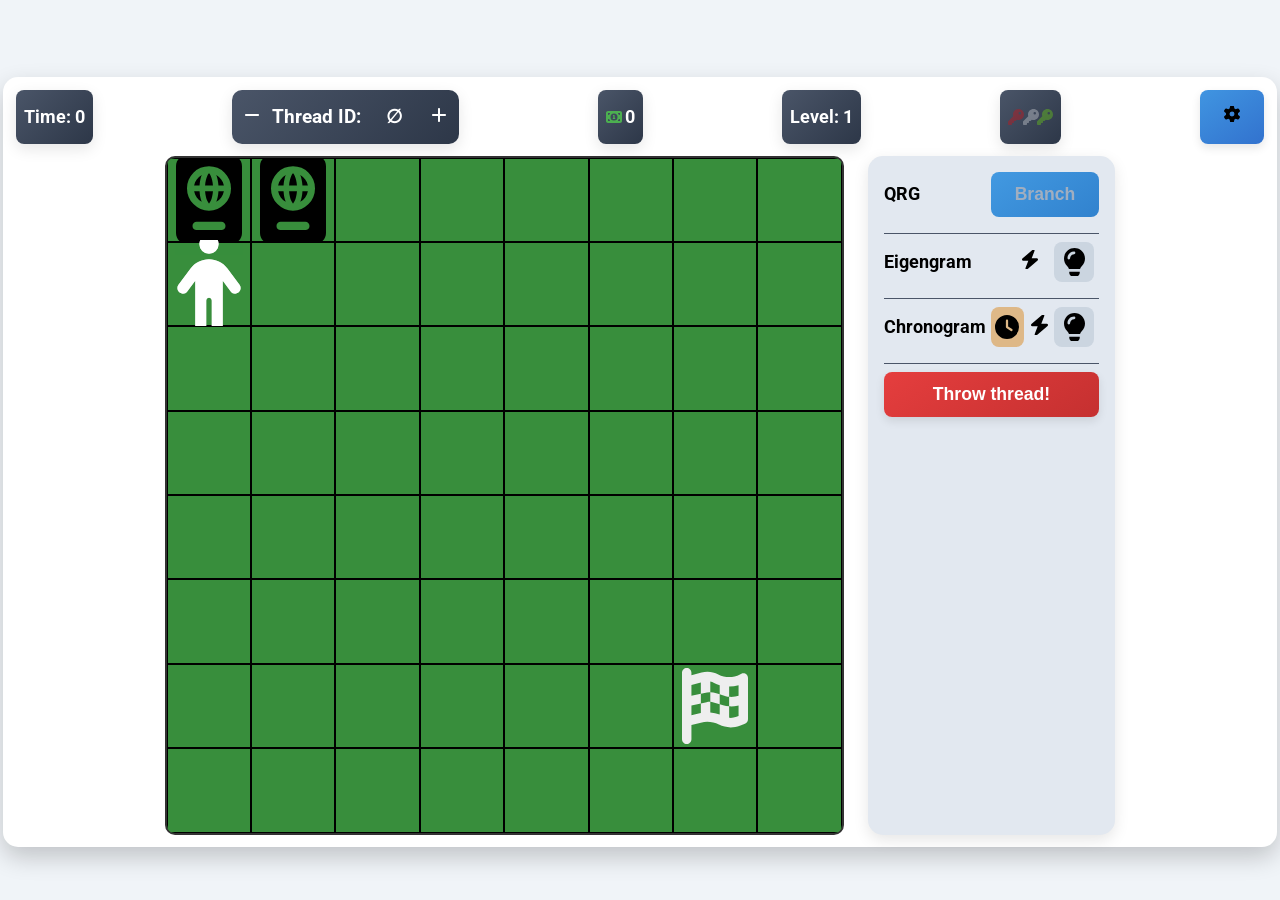
==== commit eb889cd1: "Fix: last decision decides how to end the game + item coloring" ====
--- a/index.html
+++ b/index.html
@@ -153,7 +153,7 @@
     <div id="settings-modal">
         <h3 id="settings-modal-title">Settings</h3>
         <div id="settings-buttons-modal" style="text-align: center;">
-            <button id="new-game" style="background-color: var(--accent-color);">New Game</button>
+            <button id="new-game" style="background-color: var(--accent-color);" onclick="alert('new game :)');">New Game</button>
             <button id="retry" style="background-color: var(--accent-color);">Retry Level</button>
             <button id="button-sound" style="background-color: var(--accent-color);">Sound</button>
             <button id="button-score" style="background-color: var(--accent-color);">Score</button>
@@ -587,7 +587,7 @@
                         for(let i=0;i!=4;i++){
                             currentState.radios.push({x: Math.floor(Math.random()*8), y: Math.floor(Math.random()*8), timer: Math.floor(Math.random()*8)});
                         }
-                        levels = [levels[currentLevel-1],levels[levels.length-1]];
+                        currentLevel = -1;
                     }
                 }
             }
@@ -765,9 +765,10 @@
                 doorLayout: (level.doorLayout) ? deepClone(level.doorLayout) : [],
                 desktopLayout: (level.desktopLayout) ? deepClone(level.desktopLayout) : [],
                 trapBuildings: (level.trapBuildingLayout) ? deepClone(level.trapBuildingLayout) : [],//trapBuildings,
-                inventory: { 'R': 0, 'E': 0, 'T': 0, 'money': 0, 'keyA': false, 'keyB': false, 'keyC': false, 'vac': 0, 'med': 0, 'jacket': 0 },
+                inventory: { 'R': 0, 'E': 0, 'T': 0, 'money': 0, 'id': 0, 'keyA': false, 'keyB': false, 'keyC': false, 'vac': 0, 'med': 0, 'jacket': 0 },
                 devicesOnBoard: { 'R': deepClone(level.deviceLocations.R), 'E': deepClone(level.deviceLocations.E), 'T': deepClone(level.deviceLocations.T),
                     'money': deepClone(level.initialMoneyLocations),
+                    'id': (level.initialIDLocations) ? deepClone(level.initialIDLocations) : [],
                     'keyA': (level.initialKeyALocations) ? deepClone(level.initialKeyALocations) : [],
                     'keyB': (level.initialKeyBLocations) ? deepClone(level.initialKeyBLocations) : [],
                     'keyC': (level.initialKeyCLocations) ? deepClone(level.initialKeyCLocations) : [],
@@ -775,10 +776,11 @@
                     'med': (level.initialMedLocations) ? deepClone(level.initialMedLocations) : [],
                     'jacket': (level.initialJacketLocations) ? deepClone(level.initialJacketLocations) : []
                 },
-                deviceLocations: (level.deviceLocations) ? deepClone(level.deviceLocations) : { 'R': [ ], 'E': [ ], 'T': [ ], 'vac': [], 'med': [], 'jacket': [] },
+                deviceLocations: (level.deviceLocations) ? deepClone(level.deviceLocations) : { 'R': [ ], 'E': [ ], 'T': [ ], 'vac': [], 'med': [], 'jacket': [], 'id': [] },
                 infoLocations: (level.infoLocations) ? deepClone(level.infoLocations) : [],
                 flagLocation: deepClone(level.flagLocation),
                 houseLocations: (level.houseLocations) ? deepClone(level.houseLocations) : [],
+                initialIDLocations: (level.initialIDLocations) ? deepClone(level.initialIDLocations) : [],  
                 eigengram: { isOn: false, lifetime: 0 },
                 chronogram: { isOn: false, lifetime: 0, savedState: null },
                 moveCount: 0
@@ -865,7 +867,7 @@
             document.removeEventListener('keydown', handleKeyDown);
             document.addEventListener('keydown', handleRestart);
             updateDevicePanel({
-                inventory: { R: 0, E: 0, T: 0, money: 0, keyA: false, keyB: false, keyC: false, vac: 0, med: 0, jacket: 0 },
+                inventory: { R: 0, E: 0, T: 0, money: 0, id: 0, keyA: false, keyB: false, keyC: false, vac: 0, med: 0, jacket: 0 },
                 eigengram: { isOn: false, lifetime: 0 },
                 chronogram: { isOn: false, lifetime: 0, savedState: null },
             });
@@ -875,8 +877,19 @@
         }
 
         function nextLevel() {
-            currentLevel++;
-            initGame();
+            if (currentLevel==-1) {
+                // If you made a bad decision on your last before level
+                currentLevel=31;
+                initGame();
+                currentLevel=32;
+            } else if (currentLevel==30) {
+                // If you made a good decision on your last before level
+                currentLevel=32;
+                initGame();
+            } else {
+                currentLevel++;
+                initGame();
+            }
         }
         
         function handleRestart(e) {
@@ -901,12 +914,13 @@
                 newState.playerStatus = 'dead';
             }
             if (newState.strangers_blue.some(c => c.x === x && c.y === y && ! c.isDead)) {
-                newState.inventory.money = Math.floor(newState.inventory.money/2);
+                if (newState.inventory.id<1) newState.inventory.money = Math.floor(newState.inventory.money/2);
                 newState.inventory.R = 0;
                 newState.inventory.E = 0;
                 newState.inventory.T = 0;
             }
-            if (newState.strangers_black.some(c => c.x === x && c.y === y && ! c.isDead)) {
+            if (newState.inventory.id<1 && newState.strangers_black.some(c => c.x === x && c.y === y && ! c.isDead)) {
+                //alert(newState.inventory.id);
                 newState.playerStatus = 'dead';
                 if (newState.playerStatus=='alive') (new Audio("assets/sound-effects/death.mp3")).play();
             }
@@ -1045,6 +1059,10 @@
                 if (isSound) (new Audio("assets/sound-effects/levelWin.mp3")).play();
                 document.getElementById('music').volume=0;
                 txt = (currentLevel+1 == 13) ? 'Okay!' : flagTexts[Math.floor(Math.random()*flagTexts.length)];
+                //if (currentLevel == 30) {
+                //    alert(newState.levels.length);
+                //    levels = [levels[levels.length]];
+                //}
                 showNextLevelModal(txt,'LEVEL COMPLETED');
                 //nextLevel();
                 return newState;
@@ -1135,6 +1153,16 @@
                     newState.inventory.jacket = Math.random() < m.prEff;
                     newState.devicesOnBoard.jacket.splice(newState.devicesOnBoard.jacket.findIndex(w => w.x === x && w.y === y), 1);
                     if (isSound) (new Audio("assets/sound-effects/jacket.mp3")).play();
+                }
+            });
+            }
+            const IDIndex = newState.devicesOnBoard.id.findIndex(m => m.x === x && m.y === y);
+            if (IDIndex !== -1) {
+                newState.devicesOnBoard.id.forEach(m => {
+                if (m.x === x && m.y === y) {
+                    newState.inventory.id += m.n;
+                    newState.devicesOnBoard.id.splice(newState.devicesOnBoard.id.findIndex(w => w.x === x && w.y === y), 1);
+                    if (isSound) (new Audio("assets/sound-effects/money.mp3")).play();
                 }
             });
             }
@@ -1348,7 +1376,7 @@
             t=currentState.inventory.T;
             vac=currentState.inventory.vac;
             suit=currentState.inventory.jacket;
-            fakeid=currentState.inventory.fake;
+            fakeid=currentState.inventory.id;
             car=currentState.playerCar.occupied;
             switch(chosenOpt) {
                 case 'r':
@@ -1440,7 +1468,7 @@
             currentState.inventory.T=t;
             currentState.inventory.vac=vac;
             currentState.inventory.jacket=suit;
-            currentState.inventory.fake=fakeid;
+            currentState.inventory.id=fakeid;
             currentState.playerCar.occupied=car;//TODO
 
             history.push(currentState);
@@ -1854,6 +1882,7 @@
                             showInfoModal("This flag is your goal. Get here!");
                         } else {
                             if (currentState.devicesOnBoard.money.some(m => m.x === x && m.y === y)) showInfoModal("This is 1 Eurasian Forint. Collect all of them.");
+                            if (currentState.devicesOnBoard.id.some(m => m.x === x && m.y === y)) showInfoModal("This is a fake ID. If you're lucky, you can go through between police officers with this.");
                             if (currentState.devicesOnBoard.keyA.some(m => m.x === x && m.y === y) || currentState.devicesOnBoard.keyB.some(m => m.x === x && m.y === y) || currentState.devicesOnBoard.keyC.some(m => m.x === x && m.y === y)) showInfoModal("This is a key. After you take it, you can open/close doors from the proper station.");
                             if (currentState.devicesOnBoard.R.some(m => m.x === x && m.y === y)) showInfoModal("This is a QRG, that is, a Quantum Random-Generator. You can branch the time with this.");
                             if (currentState.devicesOnBoard.E.some(m => m.x === x && m.y === y)) showInfoModal("This is an eigengram. Take it before branching the time, and after a branch you can communicate for a short time (sharing hardware keys) with your otherselves cross the time-tree.");
--- a/css/game.css
+++ b/css/game.css
@@ -0,0 +1,626 @@
+@import url('https://fonts.googleapis.com/css2?family=Roboto:wght@400;700&display=swap');
+
+:root {
+    --bg-color: #f0f4f8;
+    --primary-color: #4a5568;
+    --secondary-color: #e2e8f0;
+    --accent-color: #38a169;
+    --grass-color: #388e3c;
+    --text-color: #2d3748;
+    --shadow-light: rgba(0, 0, 0, 0.1);
+    --shadow-medium: rgba(0, 0, 0, 0.2);
+    --dead-player-color: #ffcccc;
+    --dead-stranger-color: #f56565;
+    --car-color: #4299e1;
+    --player-car-color: #e53e3e;
+    --bus-color: #fbd38d;
+    --stranger-color: #a0aec0;
+    --stranger-blue-color: #4399e5;
+    --stranger-black-color: #010101;
+    --stranger-gold-color: #954b10;
+    --player-icon-color: #ffffff;
+    --active-icon-color: #f6e05e;
+    --black-bg-btn: #1a202c;
+    --enabled-btn-bg: #cbd5e0;
+    --duck-color: #964b00;
+    --money-color: #4CAF50;
+    --key-a-color: red;
+    --key-b-color: white;
+    --key-c-color: lawngreen;
+    --door-a-color: brown;
+    --door-b-color: bisque;
+    --door-c-color: chartreuse;
+    --vac-color: white;
+    --med-color: white;
+    --tester-color: white;
+    --jacket-color: white;
+    --flag-color: #eeeeee;
+    --bomb-color: #111100;
+    --radio-color: yellow;
+    --bio-color: chartreuse;
+    --explosion-color: rgba(255, 0, 0, 0.5);
+    --explosion-radio-color: rgba(0,0,255, 0.5);
+    --explosion-bio-color: rgba(0,255,0, 0.5);
+    --destroyed-grass-color: #cccc00;
+    --destroyed-road-color: #333333;
+    --destroyed-building-color: #000000;
+    --player-dx: 0px;
+    --player-dy: 0px;
+    --grid-dnx: 8;
+    --grid-dny: 8;
+    --switch-color: #333333;
+}
+
+body {
+    font-family: 'Roboto', sans-serif;
+    background-color: var(--bg-color);
+    display: flex;
+    flex-direction: column;
+    justify-content: center;
+    align-items: center;
+    /*min-height: 100vh;*/
+    height: 100%;
+    width: 100%;
+    margin: 0;
+    padding: 0 1rem;
+    box-sizing: border-box;
+    overflow: hidden;
+}
+
+#game-wrapper {
+    display: flex;
+    flex-direction: column;
+    gap: 0.75rem;
+    align-items: center;
+    background-color: #ffffff;
+    padding: 0.8rem;
+    border-radius: 15px;
+    box-shadow: 0 10px 25px var(--shadow-medium);
+    width: 100%;
+    position: relative;
+    margin-top: 1.5rem;
+}
+
+#main-content-area {
+    display: flex;
+    /*flex-direction: row;*/
+    /*for landscape orientation it is row, otherwise it is column*/
+    gap: 1.5rem;
+    align-items: stretch;
+}
+
+#game-container {
+    display: flex;
+    flex-direction: column;
+    align-items: center;
+    gap: 1.5rem;
+    flex-grow: 1;
+}
+
+.stats-container {
+    display: flex;
+    justify-content: space-between;
+    flex-direction: row;
+    flex-wrap: wrap;
+    align-items: stretch;
+    width: 100%;
+    height: 15%;
+}
+
+.stat-box {
+    background: linear-gradient(135deg, var(--primary-color), var(--text-color));
+    color: #ffffff;
+    padding: 0.7rem 0.5rem;
+    border-radius: 8px;
+    font-size: 1.15rem;
+    font-weight: bold;
+    box-shadow: 0 5px 15px var(--shadow-light);
+    text-align: center;
+    display: flex;
+    align-items: center;
+    gap: 0.2rem;
+}
+
+#thread-id-display {
+    display: flex;
+    align-items: center;
+    gap: 0.5rem;
+    font-size: 1.2rem;
+    font-weight: bold;
+    background: linear-gradient(135deg, var(--primary-color), var(--text-color));
+    color: #ffffff;
+    padding: 0.75rem 0.5rem;
+    border-radius: 10px;
+    box-shadow: 0 5px 15px var(--shadow-light);
+}
+
+#thread-id-display button {
+    background: none;
+    border: none;
+    color: #ffffff;
+    padding: 0.25rem;
+    font-size: 1.2rem;
+    cursor: pointer;
+    transition: transform 0.2s;
+}
+
+#thread-id-display button:hover:not(:disabled) {
+    transform: scale(1.2);
+}
+
+#thread-id-display button:disabled {
+    color: #a0aec0;
+    cursor: not-allowed;
+    transform: none;
+}
+
+#current-thread {
+    min-width: 50px;
+    text-align: center;
+    color: #ffffff;
+}
+
+#game-board {
+    display: grid;
+    grid-template-columns: repeat(var(--grid-dnx), 1fr);
+    grid-template-rows: repeat(var(--grid-dny), 1fr);
+    position: relative;
+    box-shadow: inset 0 0 10px var(--shadow-light);
+    border-radius: 10px;
+    overflow: hidden;
+    font-size: 1.2rem;
+    background-color: #4CAF50;
+    border: 2px solid #333;
+}
+
+#game-board img {
+    position: absolute;
+    padding: .5rem;
+}
+
+.game-over-backdrop {
+    opacity: 0.9;
+}
+
+.lightning-flash {
+    background-color: #ffffff !important;
+}
+
+.grid-cell {
+    display: flex;
+    justify-content: center;
+    align-items: center;
+    font-size: 1.5rem;
+    background-color: var(--grass-color);/*#388e3c;*/
+    border: 1px solid #333;
+    box-sizing: border-box;
+    position: relative;
+    border-color: black;
+    animation-name: switch-flash; 
+    animation-duration: 0.2s;
+    padding: 3%;
+}
+
+.road {
+    background-color: #616161;
+}
+
+.dead-player-cell {
+    background-color: var(--dead-player-color) !important;
+    animation: pulse 1s infinite;
+}
+/*
+.dead-stranger-cell {
+    background-color: var(--dead-stranger-color) !important;
+}
+*/
+.explosion-cell {
+    background-color: var(--explosion-color) !important;
+    animation: flash-red 0.5s;
+}
+.explosion-radio-cell {
+    background-color: var(--explosion-radio-color) !important;
+    animation: flash-blue 0.5s;
+}
+.explosion-bio-cell {
+    background-color: var(--explosion-bio-color) !important;
+    animation: flash-green 0.5s;
+}
+
+.destroyed-grass { background-color: var(--destroyed-grass-color); }
+.destroyed-road { background-color: var(--destroyed-road-color); }
+.destroyed-building { background-color: var(--destroyed-building-color); }
+
+@keyframes flash-red {
+    from { background-color: var(--explosion-color); }
+    to { background-color: transparent; }
+}
+@keyframes flash-blue {
+    from { background-color: var(--explosion-radio-color); }
+    to { background-color: transparent; }
+}
+@keyframes flash-green {
+    from { background-color: var(--explosion-bio-color); }
+    to { background-color: transparent; }
+}
+
+@keyframes pulse {
+  0% { box-shadow: 0 0 5px var(--dead-player-color); }
+  50% { box-shadow: 0 0 20px var(--dead-player-color); }
+  100% { box-shadow: 0 0 5px var(--dead-player-color); }
+}
+
+@keyframes red-glow {
+    0% { text-shadow: 0 0 5px var(--dead-stranger-color); }
+    50% { text-shadow: 0 0 15px var(--dead-stranger-color); }
+    100% { text-shadow: 0 0 5px var(--dead-stranger-color); }
+}
+
+@keyframes switch-flash {
+    0% { border-color: black; }
+    50% { border-color: var(--switch-color); }
+    100% { border-color: black; }
+}
+
+/* Wall and Fence styles */
+.wall {
+    background-color: #78716c;
+    border: 2px solid #57534e;
+}
+.fence {
+    background-color: #bfa881;
+    border: 1px dashed #57534e;
+}
+.door-a {
+    background-color: var(--door-a-color);
+    border: 1px dashed #57534e;
+}
+.door-b {
+    background-color: var(--door-b-color);
+    border: 1px dashed #57534e;
+}
+.door-c {
+    background-color: var(--door-c-color);
+    border: 1px dashed #57534e;
+}
+
+.flag {
+    /* This rule is now removed for a transparent background */
+}
+
+.past-player-one-step-back {
+    opacity: 0.6;
+    position: absolute;
+    font-size: 1.5rem;
+    color: var(--player-icon-color);
+}
+
+.other-thread-player {
+    opacity: 0.3;
+    position: absolute;
+    font-size: 1.5rem;
+    color: var(--player-icon-color);
+}
+
+.player-icon {
+    font-size: 1.5rem;
+    color: var(--player-icon-color); /* Player color is now a CSS variable */
+    position: relative;
+    z-index: 2; /* Ensure player is on top of car */
+    animation-name: playerStep;
+    animation-duration: 0.5s;
+}
+@keyframes playerStep {
+  0%   {left:var(--player-dx); top:var(--player-dy); opacity: 10%;}
+  100% {left:0px; top:0px; opacity: 100%;}
+}
+
+.car-icon, .bus-icon {
+    font-size: 1.5rem;
+    color: var(--car-color);
+    position: relative;
+    z-index: 1;
+}
+
+.bus-icon { color: var(--bus-color); }
+
+.destroyed-vehicle {
+    transform: rotate(90deg);
+}
+
+.player-car-icon {
+    font-size: 1.5rem;
+    color: var(--player-car-color);
+    transform: translate(-50%,-50%);
+    position: absolute;
+    top: 60%;
+    left: 50%;
+    z-index: 3;
+}
+/*
+.stranger-icon {
+    font-size: 1.5rem;
+    color: var(--stranger-color);
+    position: relative;
+    z-index: 1;
+}
+
+.stranger-blue-icon {
+    font-size: 1.5rem;
+    color: var(--stranger-blue-color);
+    position: relative;
+    z-index: 1;
+}
+
+.stranger-black-icon {
+    font-size: 1.5rem;
+    color: var(--stranger-black-color);
+    position: relative;
+    z-index: 1;
+}
+
+.stranger-gold-icon {
+    font-size: 1.5rem;
+    color: var(--stranger-gold-color);
+    position: relative;
+    z-index: 1;
+}
+
+.duck-icon {
+    font-size: 1.5rem;
+    color: var(--duck-color);
+    position: relative;
+    z-index: 1;
+}*/
+/*
+.dead-stranger-icon, .dead-duck-icon {
+    transform: rotate(90deg);
+    animation: red-glow 1s infinite;
+}
+*/
+.bomb-icon {
+    font-size: 1.5rem;
+    color: var(--bomb-color);
+    position: relative;
+    z-index: 3;
+}
+.radio-icon {
+    font-size: 1.5rem;
+    color: var(--radio-color);
+    position: relative;
+    z-index: 3;
+}
+.bio-icon {
+    font-size: 1.5rem;
+    color: var(--bio-color);
+    position: relative;
+    z-index: 3;
+}
+
+.wall-icon, .desktop-icon, .flag-icon, .money-icon, .info-icon, .vac-icon, .med-icon, .jacket-icon, .tester-icon {
+    position: absolute;
+    font-size: 1.5rem;
+}
+
+.fence-icon, .door-a-icon, .door-b-icon, .door-c-icon, .door-a-open-icon, .door-b-open-icon, .door-c-open-icon {
+    position: absolute;
+    font-size: 2.5rem;
+}
+
+.key-a-icon, .key-b-icon, .key-c-icon {
+    position: absolute;
+    font-size: 1.2rem;
+}
+
+.wall-icon { color: #4a4a4a; opacity: 0.8; }
+.fence-icon { color: #8c7b64; opacity: 0.8; }
+.door-a-icon { color: var(--door-a-color); opacity: 0.8; }
+.door-b-icon { color: var(--door-b-color); opacity: 0.8; }
+.door-c-icon { color: var(--door-c-color); opacity: 0.8; }
+.door-a-open-icon { color: var(--door-a-color); opacity: 0.4; }
+.door-b-open-icon { color: var(--door-b-color); opacity: 0.4; }
+.door-c-open-icon { color: var(--door-c-color); opacity: 0.4; }
+.desktop-icon { color: black; opacity: 0.8; }
+.tester-icon { color: cyan; opacity: 0.8; }
+.flag-icon { color: var(--flag-color); }
+.money-icon { color: var(--money-color); }
+.vac-icon { color: var(--vac-color); }
+.med-icon { color: var(--med-color); }
+.jacket-icon { color: var(--jacket-color); }
+.key-a-icon { color: var(--key-a-color); }
+.key-b-icon { color: var(--key-b-color); }
+.key-c-icon { color: var(--key-c-color); }
+.info-icon { color: dodgerblue; }
+
+.device-panel {
+    background-color: var(--secondary-color);
+    padding: 1rem;
+    border-radius: 15px;
+    box-shadow: 0 5px 15px var(--shadow-light);
+    display: flex;
+    flex-direction: column;
+    gap: 0.5rem;
+}
+
+.device-section {
+    display: flex;
+    flex-direction: column;
+    gap: 0.5rem;
+    padding-bottom: 1rem;
+    border-bottom: 1px solid var(--primary-color);
+}
+
+.device-section:last-of-type {
+    border-bottom: none;
+}
+
+.device-header {
+    display: flex;
+    justify-content: space-between;
+    align-items: center;
+    font-weight: bold;
+    font-size: 1.1rem;
+}
+
+.device-header.with-btn {
+    gap: 1rem;
+}
+
+.device-controls {
+    display: flex;
+    align-items: center;
+    gap: 1rem;
+}
+
+.device-icon-btn {
+    width: 40px;
+    height: 40px;
+    display: flex;
+    align-items: center;
+    justify-content: center;
+    padding: 0;
+    border: none;
+    border-radius: 8px;
+    font-size: 1.5rem;
+    transition: all 0.2s ease-in-out;
+    background-color: var(--black-bg-btn);
+    color: #a0aec0;
+    cursor: not-allowed;
+    margin-inline: 0.2em;
+}
+
+.device-icon-btn:not(:disabled) {
+    background-color: var(--enabled-btn-bg);
+    color: var(--black-bg-btn);
+    cursor: pointer;
+}
+
+.device-icon-btn.active:not(:disabled) {
+    background-color: var(--enabled-btn-bg);
+    color: var(--active-icon-color);
+    animation: pulse-glow 1s infinite;
+}
+
+@keyframes pulse-glow {
+    0% { text-shadow: 0 0 5px var(--active-icon-color); }
+    50% { text-shadow: 0 0 15px var(--active-icon-color); }
+    100% { text-shadow: 0 0 5px var(--active-icon-color); }
+}
+
+.text-input {
+    width: 100%;
+    border-radius: 8px;
+    padding: 0.5rem;
+    font-size: 1rem;
+    border: 1px solid var(--primary-color);
+}
+
+button {
+    background: linear-gradient(145deg, var(--accent-color), #2d8955);
+    color: white;
+    border: none;
+    padding: 0.75rem 1.5rem;
+    border-radius: 8px;
+    cursor: pointer;
+    font-size: 1.1rem;
+    font-weight: bold;
+    box-shadow: 0 4px 10px var(--shadow-light);
+    transition: all 0.2s ease-in-out;
+}
+
+button#random-generator-btn, button#send-back-btn {
+    background: linear-gradient(145deg, #4299e1, #3182ce);
+}
+
+button#help, button#settings {
+    background: linear-gradient(145deg, #4095e1, #3272ce);
+}
+
+button#h-q, button#get-out, button#h-b-main, button#settings-back, button#sub-settings-ok {
+    background: linear-gradient(145deg, #e52e6e, #c53131);
+}
+
+#throw-thread-btn {
+    background: linear-gradient(145deg, #e53e3e, #c53030);
+}
+
+button:disabled {
+    background: #cbd5e0;
+    cursor: not-allowed;
+    box-shadow: none;
+    color: #a0aec0;
+    transform: none;
+}
+
+button:hover:not(:disabled) {
+    transform: translateY(-2px);
+    box-shadow: 0 6px 15px var(--shadow-medium);
+}
+
+button:active:not(:disabled) {
+    transform: translateY(0);
+    box-shadow: 0 2px 5px var(--shadow-light);
+}
+
+.fa-house { color: white; }
+.fa-atom { color: #ffeb3b; }
+.fa-cube { color: #2196f3; }
+.fa-hourglass-half { color: #00e676; }
+
+#game-over-message, #defuse-modal, #deal-modal, #info-modal, #pc-modal, #help-modal, #settings-modal {
+    position: absolute;
+    top: 50%;
+    left: 50%;
+    transform: translate(-50%, -50%);
+    background-color: rgba(0, 0, 0, 0.85);
+    color: white;
+    padding: 2rem 4rem;
+    border-radius: 15px;
+    text-align: center;
+    font-size: 2rem;
+    font-weight: bold;
+    display: none;
+    z-index: 100;
+}
+
+#defuse-modal, #deal-modal, #info-modal, #pc-modal, #help-modal, #settings-modal {
+    font-size: 1.5rem;
+    z-index: 200;
+}
+
+#defuse-modal button, #deal-modal button, #info-modal button, #pc-modal-a button, #pc-modal-b button, #help-modal button, #settings-modal button {
+    font-size: 1rem;
+    padding: 0.5rem 1rem;
+    margin: 0.5rem;
+}
+
+#game-win-message {
+    position: absolute;
+    top: 50%;
+    left: 50%;
+    transform: translate(-50%, -50%);
+    background-color: rgba(0, 0, 0, 0.8);
+    color: white;
+    padding: 2rem 4rem;
+    border-radius: 15px;
+    text-align: center;
+    font-size: 2rem;
+    font-weight: bold;
+    display: none;
+    z-index: 100;
+}
+
+#chronogram-button-group {
+    display: flex;
+    justify-content: flex-end;
+    width: 100%;
+}
+
+#send-back-btn {
+    width: fit-content;
+}
+
+h3 {
+    text-align: center;
+    font-size: 1.4em;
+}
